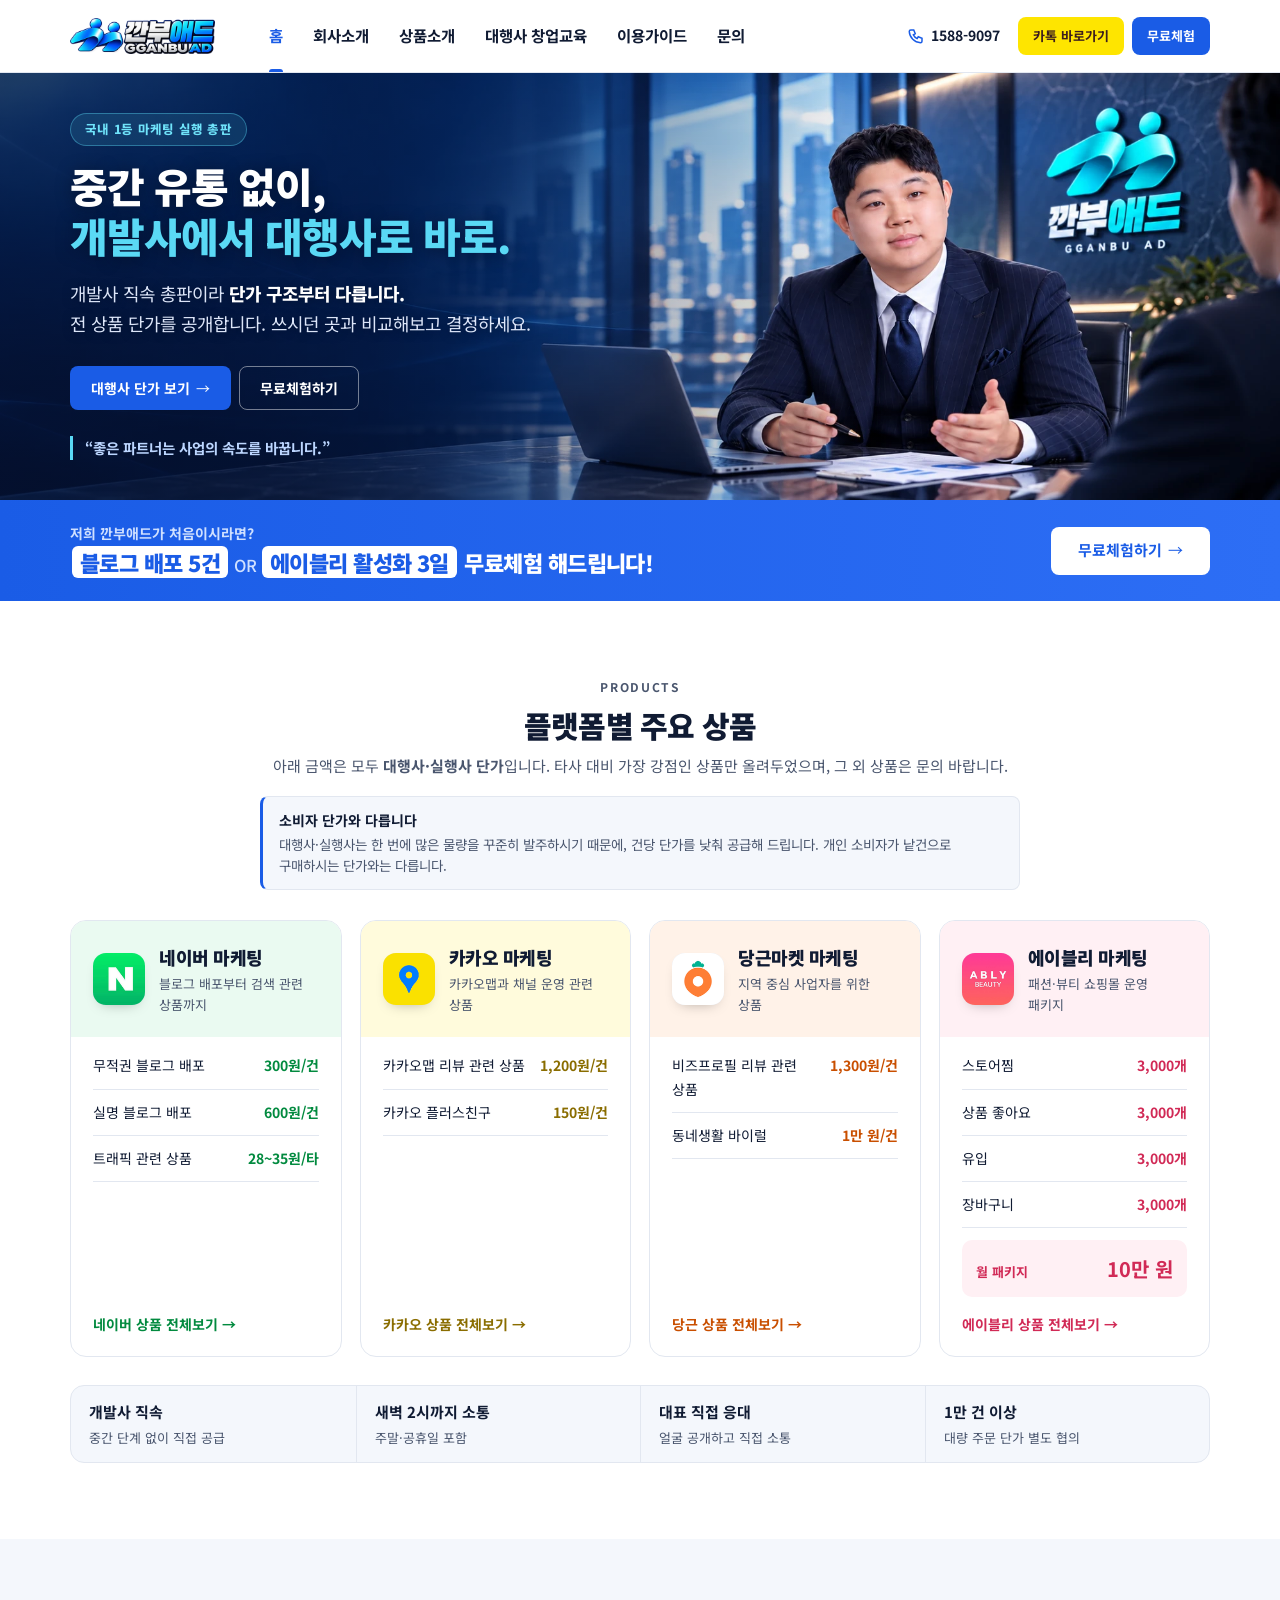
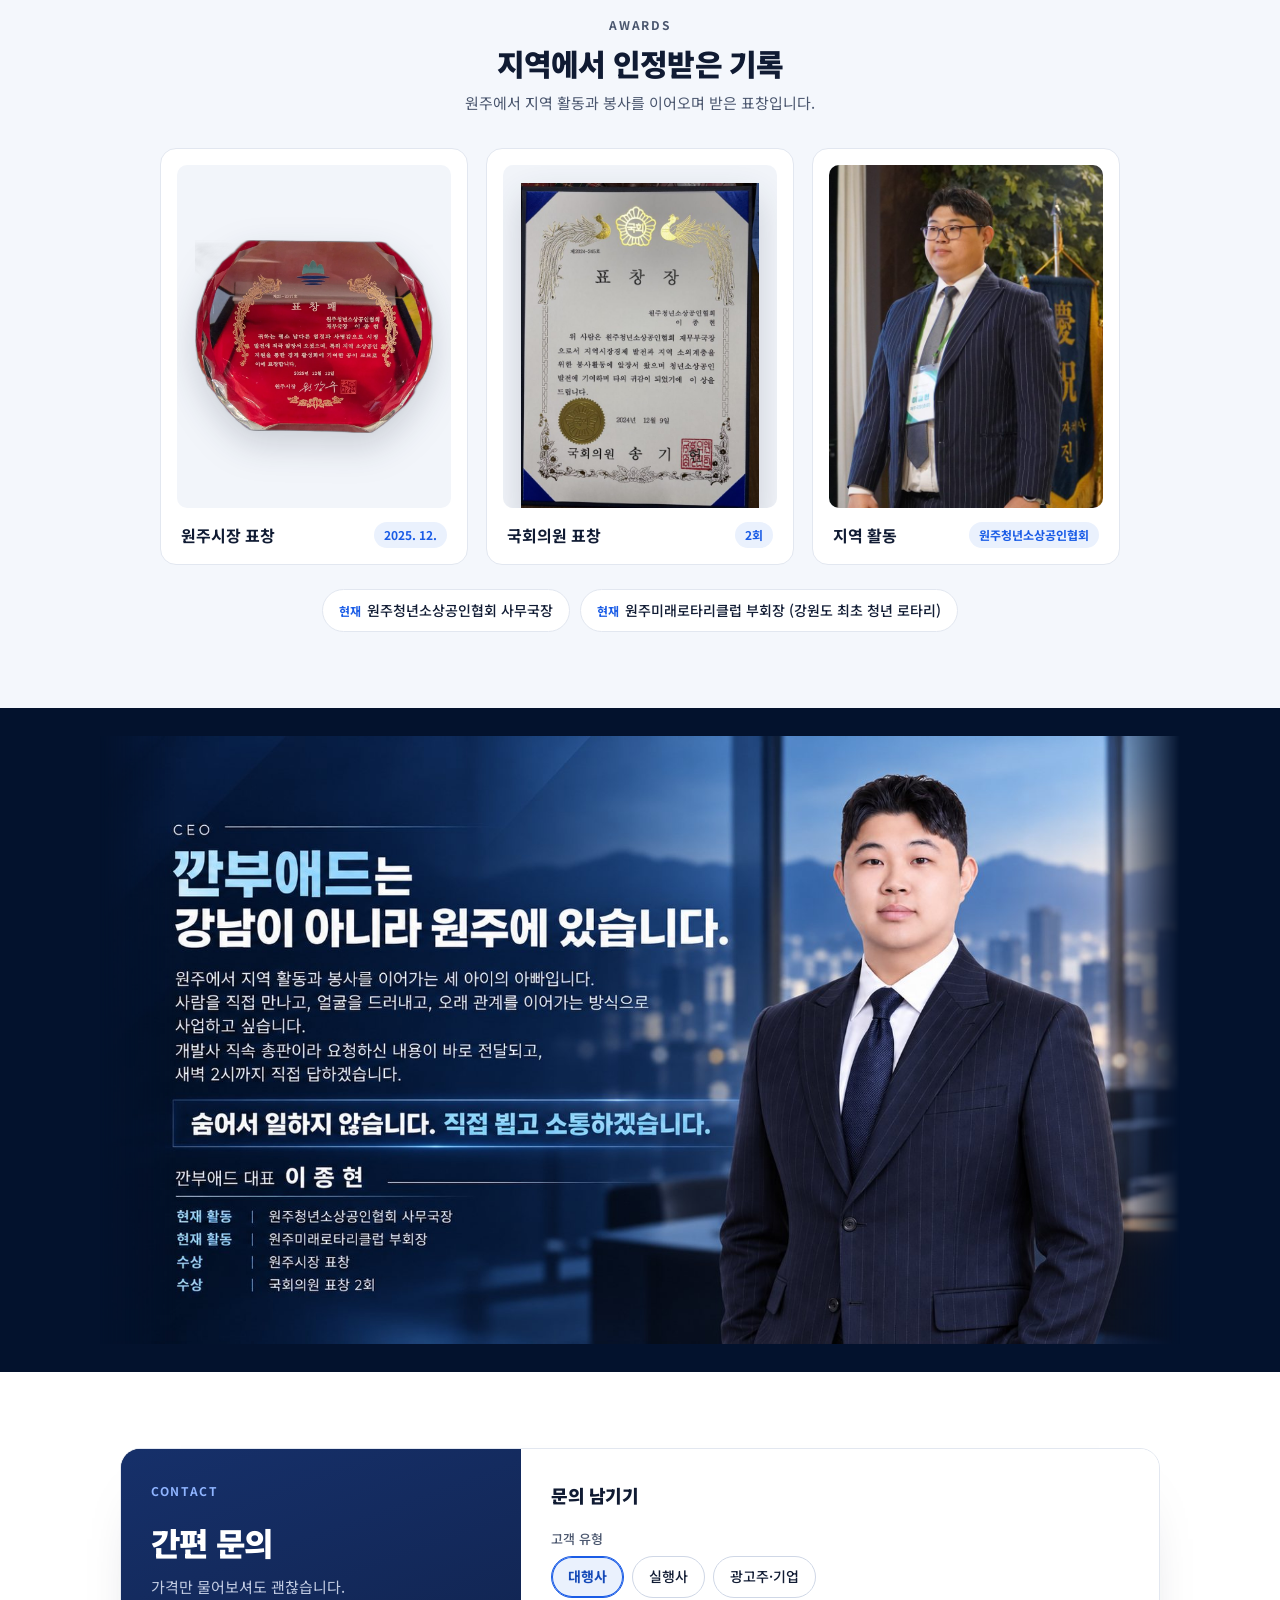
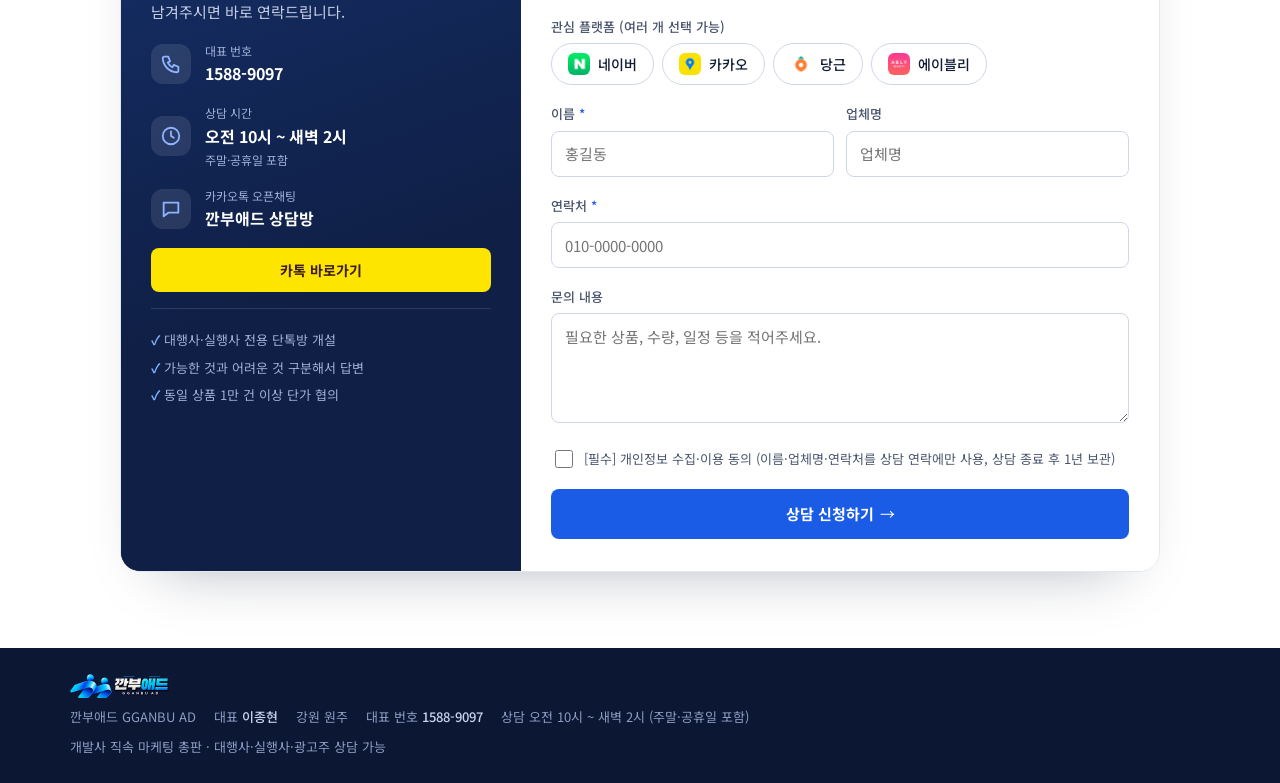
==== index.html @ 69d92373 "새 히어로 배경 적용 및 총판 포지셔닝으로 문구 변경 - 인물이 작게 잡히고 왼쪽이 비어 있는 새 배경 이미지로 교체 - 배경 왼쪽이 이미 어두워 그라데이션을 약하게 조정하고, 인" ====
<!doctype html>
<html lang="ko">
<head>
<meta charset="utf-8">
<meta name="viewport" content="width=device-width, initial-scale=1, viewport-fit=cover">
<title>깐부애드 GGANBU AD | 개발사 직속 마케팅 총판</title>
<meta name="description" content="대행사·실행사를 위한 개발사 직속 마케팅 총판 깐부애드. 네이버·카카오·당근·에이블리 마케팅 상품을 대행사 단가로 공급합니다. 단가 확인과 간편 신청, 새벽 2시까지 상담.">
<meta property="og:title" content="깐부애드 GGANBU AD">
<meta property="og:description" content="개발사 직속 마케팅 총판 · 대행사 단가 공개 · 새벽 2시까지 상담">
<meta property="og:image" content="https://a01027770093-kpfc.github.io/gganbu_ad/images/ceo-banner.jpg">
<meta property="og:image:width" content="1600">
<meta property="og:image:height" content="900">
<meta property="og:image:type" content="image/jpeg">
<meta property="og:type" content="website">
<link rel="icon" href="images/logo-square.webp">
<link rel="preconnect" href="https://fonts.googleapis.com">
<link rel="stylesheet" href="https://fonts.googleapis.com/css2?family=Noto+Sans+KR:wght@400;500;700;900&display=swap">
<link rel="stylesheet" href="css/style.css">
<link rel="canonical" href="https://a01027770093-kpfc.github.io/gganbu_ad/">
<meta name="robots" content="index,follow,max-image-preview:large,max-snippet:-1">
<meta property="og:url" content="https://a01027770093-kpfc.github.io/gganbu_ad/">
<meta property="og:site_name" content="깐부애드 GGANBU AD">
<meta property="og:locale" content="ko_KR">
<meta name="twitter:card" content="summary_large_image">
<meta name="twitter:title" content="깐부애드 GGANBU AD">
<meta name="twitter:description" content="개발사 직속 마케팅 총판 · 대행사 단가 공개 · 새벽 2시까지 상담">
<meta name="twitter:image" content="https://a01027770093-kpfc.github.io/gganbu_ad/images/ceo-banner.jpg">
<script type="application/ld+json">
[
  {
    "@context": "https://schema.org",
    "@type": "ProfessionalService",
    "@id": "https://a01027770093-kpfc.github.io/gganbu_ad/#org",
    "name": "깐부애드",
    "alternateName": [
      "GGANBU AD",
      "깐부 애드"
    ],
    "description": "개발사 직속 마케팅 총판. 마케팅 대행사·실행사·광고주에게 네이버·카카오·당근마켓·에이블리 마케팅 상품을 대행사 단가로 공급합니다.",
    "url": "https://a01027770093-kpfc.github.io/gganbu_ad/",
    "image": "https://a01027770093-kpfc.github.io/gganbu_ad/images/hero-office.webp",
    "logo": "https://a01027770093-kpfc.github.io/gganbu_ad/images/logo.png",
    "telephone": "+82-1588-9097",
    "priceRange": "₩₩",
    "address": {
      "@type": "PostalAddress",
      "addressLocality": "원주시",
      "addressRegion": "강원특별자치도",
      "addressCountry": "KR"
    },
    "areaServed": {
      "@type": "Country",
      "name": "대한민국"
    },
    "founder": {
      "@type": "Person",
      "name": "이종현",
      "jobTitle": "대표"
    },
    "openingHoursSpecification": [
      {
        "@type": "OpeningHoursSpecification",
        "dayOfWeek": [
          "Monday",
          "Tuesday",
          "Wednesday",
          "Thursday",
          "Friday",
          "Saturday",
          "Sunday"
        ],
        "opens": "10:00",
        "closes": "02:00"
      }
    ],
    "award": [
      "원주시장 표창",
      "국회의원 표창 2회"
    ],
    "knowsAbout": [
      "네이버 마케팅",
      "카카오맵 마케팅",
      "당근마켓 마케팅",
      "에이블리 마케팅",
      "마케팅 대행사 창업"
    ],
    "hasOfferCatalog": {
      "@type": "OfferCatalog",
      "name": "대행사 단가 상품",
      "itemListElement": [
        {
          "@type": "OfferCatalog",
          "name": "네이버 마케팅",
          "itemListElement": [
            {
              "@type": "Offer",
              "name": "무적권 블로그 배포",
              "priceCurrency": "KRW",
              "price": "300",
              "eligibleCustomerType": "https://schema.org/Business",
              "description": "대행사·실행사 단가 (1건 기준) · 신규 5건 무료체험"
            },
            {
              "@type": "Offer",
              "name": "실명 블로그 배포 (리워드 기반)",
              "priceCurrency": "KRW",
              "price": "600",
              "eligibleCustomerType": "https://schema.org/Business",
              "description": "대행사·실행사 단가 (1건 기준)"
            },
            {
              "@type": "Offer",
              "name": "함께 많이 찾는",
              "priceCurrency": "KRW",
              "price": "100000",
              "eligibleCustomerType": "https://schema.org/Business",
              "description": "대행사·실행사 단가 (1개월 기준)"
            },
            {
              "@type": "Offer",
              "name": "자동완성어 등록",
              "priceCurrency": "KRW",
              "price": "120000",
              "eligibleCustomerType": "https://schema.org/Business",
              "description": "대행사·실행사 단가 (1개월 기준)"
            }
          ]
        },
        {
          "@type": "OfferCatalog",
          "name": "카카오 마케팅",
          "itemListElement": [
            {
              "@type": "Offer",
              "name": "카카오맵 리뷰 관련 상품",
              "priceCurrency": "KRW",
              "price": "1200",
              "eligibleCustomerType": "https://schema.org/Business",
              "description": "대행사·실행사 단가 (1건 기준)"
            },
            {
              "@type": "Offer",
              "name": "카카오 플러스친구",
              "priceCurrency": "KRW",
              "price": "150",
              "eligibleCustomerType": "https://schema.org/Business",
              "description": "대행사·실행사 단가 (1건 기준)"
            }
          ]
        },
        {
          "@type": "OfferCatalog",
          "name": "당근마켓 마케팅",
          "itemListElement": [
            {
              "@type": "Offer",
              "name": "비즈프로필 리뷰 관련 상품",
              "priceCurrency": "KRW",
              "price": "1300",
              "eligibleCustomerType": "https://schema.org/Business",
              "description": "대행사·실행사 단가 (1건 기준)"
            },
            {
              "@type": "Offer",
              "name": "동네생활 바이럴",
              "priceCurrency": "KRW",
              "price": "10000",
              "eligibleCustomerType": "https://schema.org/Business",
              "description": "대행사·실행사 단가 (1건 기준)"
            }
          ]
        },
        {
          "@type": "OfferCatalog",
          "name": "에이블리 마케팅",
          "itemListElement": [
            {
              "@type": "Offer",
              "name": "에이블리 마켓 활성화 패키지",
              "priceCurrency": "KRW",
              "price": "100000",
              "eligibleCustomerType": "https://schema.org/Business",
              "description": "대행사·실행사 단가 (1개월 기준) · 3일 무료체험"
            }
          ]
        }
      ]
    }
  },
  {
    "@context": "https://schema.org",
    "@type": "WebSite",
    "@id": "https://a01027770093-kpfc.github.io/gganbu_ad/#site",
    "url": "https://a01027770093-kpfc.github.io/gganbu_ad/",
    "name": "깐부애드 GGANBU AD",
    "inLanguage": "ko-KR",
    "publisher": {
      "@id": "https://a01027770093-kpfc.github.io/gganbu_ad/#org"
    }
  },
  {
    "@context": "https://schema.org",
    "@type": "FAQPage",
    "mainEntity": [
      {
        "@type": "Question",
        "name": "홈페이지에 공개된 단가는 소비자 단가인가요?",
        "acceptedAnswer": {
          "@type": "Answer",
          "text": "아니요. 사이트에 공개된 금액은 모두 대행사·실행사 단가입니다. 대행사·실행사는 한 번에 많은 물량을 꾸준히 발주하시기 때문에 건당 단가를 낮춰 공급해 드립니다. 개인 소비자가 낱건으로 구매하시는 단가와는 다릅니다."
        }
      },
      {
        "@type": "Question",
        "name": "기존 거래처가 있어도 이용할 수 있나요?",
        "acceptedAnswer": {
          "@type": "Answer",
          "text": "네. 거래처를 옮기실 필요 없습니다. 단가와 진행 조건만 비교해 보시고, 필요한 상품만 선택하시면 됩니다."
        }
      },
      {
        "@type": "Question",
        "name": "계정 비밀번호를 알려줘야 하나요?",
        "acceptedAnswer": {
          "@type": "Answer",
          "text": "아니요. 작업할 주소(URL)만 받습니다. 비밀번호는 요청하지 않습니다."
        }
      },
      {
        "@type": "Question",
        "name": "진행 기간은 얼마나 걸리나요?",
        "acceptedAnswer": {
          "@type": "Answer",
          "text": "상품과 수량에 따라 다릅니다. 신청 확인 연락 때 일정을 함께 안내드립니다."
        }
      },
      {
        "@type": "Question",
        "name": "1만 건 이상 대량 주문은 어떻게 하나요?",
        "acceptedAnswer": {
          "@type": "Answer",
          "text": "동일 상품 1만 건 이상은 단가를 따로 안내드립니다. 카카오톡이나 대표 번호 1588-9097로 수량을 알려주세요."
        }
      },
      {
        "@type": "Question",
        "name": "늦은 시간에도 연락되나요?",
        "acceptedAnswer": {
          "@type": "Answer",
          "text": "오전 10시부터 새벽 2시까지 소통합니다. 주말·공휴일도 같습니다."
        }
      },
      {
        "@type": "Question",
        "name": "결제와 AS는 어떻게 되나요?",
        "acceptedAnswer": {
          "@type": "Answer",
          "text": "현재는 계좌이체로 결제하며, 신청 후 확인 연락 때 계좌 정보를 안내드립니다. 누락 건에 대해서는 7일간 AS를 지원합니다."
        }
      }
    ]
  }
]
</script>
</head>
<body>
<header class="hd">
  <div class="wrap">
    <a class="logo" href="#home" aria-label="깐부애드 홈"><img src="images/logo.png" alt="깐부애드 GGANBU AD" width="145" height="36"></a>
    <ul class="gnb">
      <li><a href="#home" data-nav="home">홈</a></li>
      <li><a href="#about" data-nav="about">회사소개</a></li>
      <li><a href="#naver" data-nav="prod">상품소개</a><ul id="gnbProd"></ul></li>
      <li><a href="#academy" data-nav="academy">대행사 창업교육</a></li>
      <li><a href="#guide" data-nav="guide">이용가이드</a></li>
      <li><a href="#contact" data-nav="contact">문의</a></li>
    </ul>
    <div class="hd-r">
      <a class="hd-tel" href="tel:15889097"><svg viewBox="0 0 24 24"><path d="M5 4h4l2 5-2.5 1.5a11 11 0 005 5L15 13l5 2v4a2 2 0 01-2 2A16 16 0 013 6a2 2 0 012-2"/></svg><span class="num">1588-9097</span></a>
      <a class="btn btn-kakao btn-sm" data-kakao href="#" target="_blank" rel="noopener">카톡 바로가기</a>
      <button class="btn btn-blue btn-sm" type="button" data-signup>무료체험</button>
    </div>
    <button class="burger" type="button" id="burger" aria-label="메뉴 열기" aria-expanded="false">☰</button>
  </div>
</header>
<nav class="mnav" id="mnav" hidden aria-label="전체 메뉴">
  <a href="#home">홈</a><a href="#about">회사소개</a><a href="#products">상품소개</a><div class="subs" id="mnavProd"></div><a href="#academy">대행사 창업교육</a><a href="#guide">이용가이드</a><a href="#contact">문의</a>
  <div class="acts"><a class="btn btn-kakao" data-kakao href="#" target="_blank" rel="noopener">카톡 바로가기</a><a class="btn btn-line" href="tel:15889097">전화 1588-9097</a></div>
</nav>

<!-- ================= 홈 ================= -->
<main id="pageHome">
  <section class="hero" id="home">
    <div class="hero-media"><img class="hero-img" src="images/hero-main.webp" alt="깐부애드 이종현 대표가 대행사 담당자와 상담하는 모습" width="2000" height="667" fetchpriority="high"><div class="hero-cap"><p>국내 1등 마케팅 실행 총판</p><b>중간 유통 없이<br>개발사에서 대행사로 바로</b></div></div>
    <div class="wrap">
      <div class="hero-txt">
        <p class="eyebrow">국내 1등 마케팅 실행 총판</p>
        <h1>중간 유통 없이,<br><span>개발사에서 대행사로 바로.</span></h1>
        <p class="lead">개발사 직속 총판이라 <b>단가 구조부터 다릅니다.</b><br>전 상품 단가를 공개합니다. 쓰시던 곳과 비교해보고 결정하세요.</p>
        <div class="acts">
          <a class="btn btn-blue arrow" href="#products">대행사 단가 보기</a>
          <button class="btn btn-ghost" type="button" data-signup>무료체험하기</button>
        </div>
        <p class="hero-quote">좋은 파트너는 사업의 속도를 바꿉니다.</p>
      </div>
    </div>
  </section>

  <section class="trial" aria-label="무료체험">
    <div class="wrap">
      <div>
        <p class="q">저희 깐부애드가 처음이시라면?</p>
        <h2><em>블로그 배포 5건</em><small>OR</small><em>에이블리 활성화 3일</em> 무료체험 해드립니다!</h2>
      </div>
      <button class="btn arrow" type="button" data-signup>무료체험하기</button>
    </div>
  </section>

  <section class="sec" id="products">
    <div class="wrap">
      <div class="sec-head c"><p class="eyebrow">PRODUCTS</p><h2>플랫폼별 주요 상품</h2><p>아래 금액은 모두 <b>대행사·실행사 단가</b>입니다. 타사 대비 가장 강점인 상품만 올려두었으며, 그 외 상품은 문의 바랍니다.</p></div>
      <p class="price-why"><b>소비자 단가와 다릅니다</b>대행사·실행사는 한 번에 많은 물량을 꾸준히 발주하시기 때문에, 건당 단가를 낮춰 공급해 드립니다. 개인 소비자가 낱건으로 구매하시는 단가와는 다릅니다.</p>
      <div class="pgrid" id="pgrid"></div>
      <div class="pstrip">
        <div><b>개발사 직속</b><span>중간 단계 없이 직접 공급</span></div>
        <div><b>새벽 2시까지 소통</b><span>주말·공휴일 포함</span></div>
        <div><b>대표 직접 응대</b><span>얼굴 공개하고 직접 소통</span></div>
        <div><b>1만 건 이상</b><span>대량 주문 단가 별도 협의</span></div>
      </div>
    </div>
  </section>

  <section class="sec awards" id="about">
    <div class="wrap">
      <div class="sec-head c"><p class="eyebrow">AWARDS</p><h2>지역에서 인정받은 기록</h2><p>원주에서 지역 활동과 봉사를 이어오며 받은 표창입니다.</p></div>
      <div class="aw-grid">
        <figure><div class="aw-ph"><img src="images/award-wonju.webp" alt="원주시장 표창패" width="800" height="650"></div><figcaption><b>원주시장 표창</b><small>2025. 12.</small></figcaption></figure>
        <figure><div class="aw-ph"><img src="images/award-assembly.jpg" alt="국회의원 표창장" width="638" height="900"></div><figcaption><b>국회의원 표창</b><small>2회</small></figcaption></figure>
        <figure><div class="aw-ph photo"><img src="images/activity.jpg" alt="원주청년소상공인협회 행사에 참석한 이종현 대표" width="576" height="800"></div><figcaption><b>지역 활동</b><small>원주청년소상공인협회</small></figcaption></figure>
      </div>
      <div class="act"><span><b>현재</b>원주청년소상공인협회 사무국장</span><span><b>현재</b>원주미래로타리클럽 부회장 (강원도 최초 청년 로타리)</span></div>
    </div>
  </section>

  <section class="sec ceo-sec">
    <img class="ceo-banner" src="images/ceo-banner.jpg" alt="깐부애드는 강남이 아니라 원주에 있습니다. 깐부애드 대표 이종현" width="1600" height="900">
    <div class="wrap">
      <figure class="ceo-ph"><img src="images/ceo.jpg" alt="깐부애드 이종현 대표" width="620" height="827"><figcaption><span>깐부애드 대표</span><b>이종현</b></figcaption></figure>
      <div>
        <p class="eyebrow">CEO</p>
        <h2>깐부애드는 강남이 아니라<br><span>원주</span>에 있습니다.</h2>
        <div class="ceo-say">
          <p>원주에서 지역 활동과 봉사를 이어가는 세 아이의 아빠입니다.</p>
          <p>사람을 직접 만나고, 얼굴을 드러내고, 오래 관계를 이어가는 방식으로 사업하고 싶습니다. 개발사 직속 총판이라 요청하신 내용이 바로 전달되고, 새벽 2시까지 직접 답하겠습니다.</p>
          <p><strong>숨어서 일하지 않습니다. 직접 뵙고 소통하겠습니다.</strong></p>
        </div>
        <p class="sign">깐부애드 대표<b>이종현</b></p>
        <ul class="hist">
          <li><small>현재 활동</small><b>원주청년소상공인협회 사무국장</b></li>
          <li><small>현재 활동</small><b>원주미래로타리클럽 부회장</b></li>
          <li><small>수상</small><b>원주시장 표창</b></li>
          <li><small>수상</small><b>국회의원 표창 2회</b></li>
        </ul>
      </div>
    </div>
  </section>

  <section class="sec contact" id="contact">
    <div class="wrap">
      <div class="box">
        <div class="c-left">
          <p class="eyebrow" style="color:#8fb4ff">CONTACT</p>
          <h2>간편 문의</h2>
          <p>가격만 물어보셔도 괜찮습니다.<br>남겨주시면 바로 연락드립니다.</p>
          <div class="c-item"><span class="ci"><svg viewBox="0 0 24 24"><path d="M5 4h4l2 5-2.5 1.5a11 11 0 005 5L15 13l5 2v4a2 2 0 01-2 2A16 16 0 013 6a2 2 0 012-2"/></svg></span><div><small>대표 번호</small><b class="num">1588-9097</b></div></div>
          <div class="c-item"><span class="ci"><svg viewBox="0 0 24 24"><circle cx="12" cy="12" r="9"/><path d="M12 7v5l3 2"/></svg></span><div><small>상담 시간</small><b>오전 10시 ~ 새벽 2시</b><small>주말·공휴일 포함</small></div></div>
          <div class="c-item"><span class="ci"><svg viewBox="0 0 24 24"><path d="M4 5h16v11H9l-5 4z"/></svg></span><div><small>카카오톡 오픈채팅</small><b>깐부애드 상담방</b></div></div>
          <a class="btn btn-kakao" data-kakao href="#" target="_blank" rel="noopener">카톡 바로가기</a>
          <div class="c-note"><span>대행사·실행사 전용 단톡방 개설</span><span>가능한 것과 어려운 것 구분해서 답변</span><span>동일 상품 1만 건 이상 단가 협의</span></div>
        </div>
        <form class="c-form" id="cform" novalidate>
          <h3>문의 남기기</h3>
          <div><span class="lbl">고객 유형</span><div class="pills">
            <label class="pill"><input type="radio" name="ct" value="대행사" checked><span>대행사</span></label>
            <label class="pill"><input type="radio" name="ct" value="실행사"><span>실행사</span></label>
            <label class="pill"><input type="radio" name="ct" value="광고주"><span>광고주·기업</span></label>
          </div></div>
          <div><span class="lbl">관심 플랫폼 (여러 개 선택 가능)</span><div class="pills" id="cPlat"></div></div>
          <div class="g2">
            <div><label class="lbl" for="cName">이름 <span class="req">*</span></label><input class="inp" id="cName" autocomplete="name" placeholder="홍길동"></div>
            <div><label class="lbl" for="cCo">업체명</label><input class="inp" id="cCo" autocomplete="organization" placeholder="업체명"></div>
          </div>
          <div><label class="lbl" for="cPhone">연락처 <span class="req">*</span></label><input class="inp" id="cPhone" type="tel" inputmode="numeric" placeholder="010-0000-0000" autocomplete="tel"></div>
          <div><label class="lbl" for="cMsg">문의 내용</label><textarea id="cMsg" placeholder="필요한 상품, 수량, 일정 등을 적어주세요."></textarea></div>
          <label class="agree"><input type="checkbox" id="cAgree"><span>[필수] 개인정보 수집·이용 동의 (이름·업체명·연락처를 상담 연락에만 사용, 상담 종료 후 1년 보관)</span></label>
          <p class="err" id="cErr" hidden></p>
          <button class="btn btn-blue arrow" type="submit" style="height:50px;font-size:15px">상담 신청하기</button>
        </form>
      </div>
    </div>
  </section>
</main>

<!-- ================= 이용가이드 ================= -->
<main id="pageGuide" hidden>
  <section class="ghero"><div class="wrap"><p class="crumb"><a href="#home">홈</a> › 이용가이드</p><h1>이용가이드</h1><p>상품 선택부터 결과 확인까지, 처음이셔도 쉽게 이용하실 수 있습니다.</p></div></section>
  <section class="wrap" style="padding-block:24px 96px">
    <ol class="gsteps">
      <li><b>상품 선택</b><span>상품소개에서 플랫폼과 상품을 고르고 수량을 정합니다.</span></li>
      <li><b>정보 입력</b><span>작업할 주소(URL), 업체명, 연락처를 입력합니다.</span></li>
      <li><b>신청 완료</b><span>담당자가 진행 가능 여부를 확인해 연락드립니다.</span></li>
      <li><b>입금 후 진행</b><span>계좌이체 안내를 받고, 입금 확인 후 바로 시작합니다.</span></li>
      <li><b>결과 확인</b><span>진행 결과를 확인하고, 누락 건은 AS를 요청합니다.</span></li>
    </ol>
    <div class="ginfo">
      <div><h3>결제 안내</h3><p>현재는 계좌이체로 결제합니다. 신청 후 확인 연락 때 계좌 정보를 안내드립니다.</p></div>
      <div><h3>AS 안내</h3><p>누락 건에 대해서는 7일간 AS를 지원합니다. 상품별 세부 AS 기준은 진행 전 안내드립니다.</p></div>
      <div><h3>무료체험 안내</h3><p>처음 이용하시는 분께 블로그 배포 5건 또는 에이블리 활성화 3일 무료체험을 드립니다. 간편가입 후 쿠폰이 발급됩니다.</p></div>
    </div>
    <div class="gfaq faq">
      <h2>자주 묻는 질문</h2>
      <details><summary>기존 거래처가 있어도 이용할 수 있나요?</summary><p>네. 거래처를 옮기실 필요 없습니다. 단가와 진행 조건만 비교해 보시고, 필요한 상품만 선택하시면 됩니다.</p></details>
      <details><summary>계정 비밀번호를 알려줘야 하나요?</summary><p>아니요. 작업할 주소(URL)만 받습니다. 비밀번호는 요청하지 않습니다.</p></details>
      <details><summary>진행 기간은 얼마나 걸리나요?</summary><p>상품과 수량에 따라 다릅니다. 신청 확인 연락 때 일정을 함께 안내드립니다.</p></details>
      <details><summary>홈페이지 단가는 소비자 단가인가요?</summary><p>아니요. 사이트에 공개된 금액은 모두 <b>대행사·실행사 단가</b>입니다. 대행사·실행사는 한 번에 많은 물량을 꾸준히 발주하시기 때문에, 건당 단가를 낮춰 공급해 드립니다. 개인 소비자가 낱건으로 구매하시는 단가와는 다릅니다.</p></details>
      <details><summary>1만 건 이상 대량 주문은 어떻게 하나요?</summary><p>동일 상품 1만 건 이상은 단가를 따로 안내드립니다. 카카오톡이나 대표 번호로 수량을 알려주세요.</p></details>
      <details><summary>늦은 시간에도 연락되나요?</summary><p>오전 10시부터 새벽 2시까지 소통합니다. 주말·공휴일도 같습니다.</p></details>
      <details><summary>대행사·실행사 전용 단톡방이 있나요?</summary><p>네. 거래를 시작한 대행사·실행사에는 전용 단톡방을 개설해 드립니다.</p></details>
    </div>
    <div class="gcta"><div><b>궁금한 점은 바로 물어보세요</b><p style="color:#c3cde4;font-size:14px;margin-top:4px">대표 번호 1588-9097 · 오전 10시 ~ 새벽 2시</p></div><div><a class="btn btn-kakao" data-kakao href="#" target="_blank" rel="noopener">카톡 바로가기</a><a class="btn btn-blue" href="#naver">상품 보러가기</a></div></div>
  </section>
</main>

<!-- ================= 창업교육 ================= -->
<main id="pageAcademy" hidden>
  <section class="ax-hero">
    <div class="ax-media"><img id="acImg" alt="깐부애드 이종현 대표" width="1440" height="810"></div>
    <div class="wrap ax-in">
      <p class="crumb"><a href="#home">홈</a> › 대행사 창업교육</p>
      <p class="ax-eb">MARKETING AGENCY START-UP</p>
      <h1>마케팅 대행사 창업,<br>처음이라면 <em>제대로 배우고</em><br>시작하세요.</h1>
      <p class="lead">상품은 어디서 공급받는지, 얼마에 팔아야 하는지, 고객은 어떻게 찾는지.<br>처음 시작할 때 막히는 실무를 실제 대행사 운영 순서대로 알려드립니다.</p>
      <div class="ax-acts"><a class="btn ax-gold arrow" href="#ac-curri">교육과정 보기</a><a class="btn btn-ghost arrow" href="#ac-form">창업교육 문의</a></div>
      <p class="ax-foot">실제 사업 운영과 연결된, 실전형 창업 교육입니다.</p>
    </div>
  </section>
  <div class="ax-notice"><div class="wrap"><div><b>이미 대행사를 운영하고 계신 대표님이라면?</b><p>별도의 교육 없이 기존과 동일하게 깐부애드 상품과 서비스를 이용하시면 됩니다.</p></div><a class="btn btn-ghost btn-sm arrow" href="#products">상품 보러가기</a></div></div>

  <section class="wrap ax-now">
    <div class="ax-now-h">
      <p class="eyebrow">WHY THIS PROGRAM</p>
      <h2>왜 지금, 마케팅 대행사 창업인가요?</h2>
      <p>마케팅이 필요한 소상공인과 기업은 많지만, 믿고 맡길 곳을 찾기는 여전히 어렵습니다. 마케팅 대행사는 매장 임대나 인테리어 없이, 지식과 영업력으로 시작할 수 있는 사업입니다.</p>
    </div>
    <ol class="ax-now-l">
      <li><b>초기 비용 부담이 적습니다</b><p>매장 임대, 인테리어 같은 큰 초기 비용 없이 시작할 수 있습니다.</p></li>
      <li><b>기초부터 실무까지 순서대로</b><p>업계 용어부터 상품, 영업, 운영까지 처음 시작하는 분도 따라올 수 있게 구성했습니다.</p></li>
      <li><b>실제 사업으로 연결됩니다</b><p>이론에 그치지 않고, 교육 중에 내 상품표와 사업 방향을 직접 만듭니다.</p></li>
    </ol>
  </section>

  <section class="ax-who">
    <div class="wrap">
      <div class="ax-who-d"><img class="ax-who-img" src="images/for-whom.jpg" alt="이런 분들에게 필요한 과정입니다. 01 처음 시작하는 분, 02 시작은 했지만 경험이 부족한 분, 03 혼자 배우며 운영 중인 분" width="1448" height="1086"><img class="ax-who-logo" src="images/logo-square.webp" alt="깐부애드" width="440" height="386"></div>
      <div class="ax-who-m">
        <img class="ax-who-logo-m" src="images/logo-square.webp" alt="" width="440" height="386">
        <h2>이런 분들에게 필요한 과정입니다.</h2>
        <ol>
          <li><span>처음 시작하는 분</span><q>마케팅 대행사를 해보고 싶은데, 어디서부터 시작해야 할지 모르겠습니다.</q></li>
          <li><span>시작은 했지만 경험이 부족한 분</span><q>상품은 몇 개 알고 있는데, 고객에게 어떻게 팔아야 할지 막막합니다.</q></li>
          <li><span>혼자 배우며 운영 중인 분</span><q>작업은 받고 있는데, 견적·계약·AS가 매번 어렵습니다.</q></li>
        </ol>
      </div>
      <p class="ax-not">이미 충분한 실무 경험이 있는 대행사 대표님에게 교육을 권하는 과정은 아닙니다.</p>
    </div>
  </section>

  <section class="ax-why">
    <img class="ax-why-img" src="images/why-gganbu.jpg" alt="왜 깐부애드인가요? 폐쇄적인 업계 구조, 영업자 출신 개발사 직속 총판, 개발사 특징까지 함께 이해, 더 빠르고 안정적인 시작" width="1600" height="900">
    <div class="wrap ax-why-m">
      <p class="ax-eb">WHY GGANBU AD</p>
      <h2>왜 <span>깐부애드</span>인가요?</h2>
      <p>마케팅 업계는 생각보다 폐쇄적입니다. 처음 시작하는 분에게는 상품을 어디서 받고, 어떻게 팔고, 어떻게 운영해야 하는지 알기 쉽지 않습니다. 깐부애드는 개발사 직속 총판이자 영업자 출신 대표의 실무 경험을 바탕으로, <b>더 빠르고 안정적인 시작을 돕습니다.</b></p>
      <ol>
        <li><b>폐쇄적인 업계 구조</b><p>마케팅 업계 특성상 정보가 쉽게 공유되지 않습니다. 처음 시작하는 분일수록 상품 구조와 운영 흐름을 파악하기 어렵습니다.</p></li>
        <li><b>영업자 출신 개발사 직속 총판</b><p>영업 경험과 실무 감각을 갖춘 개발사 직속 총판은 흔하지 않습니다. 상품만 아는 것이 아니라, 실제로 어떻게 팔아야 하는지까지 함께 배울 수 있습니다.</p></li>
        <li><b>개발사 특징까지 함께 이해</b><p>개발사 원청 직속 구조이기 때문에 상품의 특징과 진행 방식까지 더 깊이 이해할 수 있습니다. 단순 중개가 아니라 구조를 알고 시작할 수 있습니다.</p></li>
        <li><b>더 빠르고 안정적인 시작</b><p>저렴한 공급가로 납품받고 운영의 기준까지 함께 익히면, 남들은 2~3년 걸리는 시행착오를 더 빠르고 안정적으로 줄여갈 수 있습니다.</p></li>
      </ol>
      <p class="ax-key">배우는 데서 끝나는 것이 아니라, 실제 운영까지 연결되는 구조를 만듭니다.</p>
    </div>
  </section>

  <section class="ax-curri" id="ac-curri">
    <div class="wrap">
      <img class="ax-curri-img" src="images/curriculum.jpg" alt="8주간의 체계적인 커리큘럼: 1단계 기초교육 3주, 2단계 실무교육 2주, 3단계 실습 및 사업자 만들기 2주, 4단계 사례공유 및 노하우 1주" width="1600" height="900">
      <details class="ax-curri-m"><summary>주차별 자세히 보기</summary>
      <div class="ax-stages">
        <section><header class="g"><small>1단계 · 기초교육</small><b>3주</b></header><ol>
          <li><span>1주차</span><div><b>업계 이해와 대행사 구조</b><p>업계 동향·용어 기초, 대행사·실행사·총판의 역할</p></div></li>
          <li><span>2주차</span><div><b>상품과 공급 구조</b><p>플랫폼별 상품 특징, 공급 구조 이해</p></div></li>
          <li><span>3주차</span><div><b>단가·마진·견적</b><p>공급가·판매가·마진 계산, 제안서 기초</p></div></li>
        </ol></section>
        <section><header><small>2단계 · 실무교육</small><b>2주</b></header><ol>
          <li><span>4주차</span><div><b>고객 찾기와 상담</b><p>타깃 업종 선정, 상담 흐름, 영업 기초</p></div></li>
          <li><span>5주차</span><div><b>상품 진행과 관리</b><p>실제 진행 방식, 작업 의뢰, 일정·누락·AS 관리</p></div></li>
        </ol></section>
        <section><header><small>3단계 · 실습 및 사업 만들기</small><b>2주</b></header><ol>
          <li><span>6주차</span><div><b>보고와 재계약</b><p>결과 보고, 고객관리, 재계약 실무</p></div></li>
          <li><span>7주차</span><div><b>내 사업 설계</b><p>사업 방향 설정, 내 상품표 만들기, 운영 효율화</p></div></li>
        </ol></section>
        <section><header><small>4단계 · 사례 공유</small><b>1주</b></header><ol>
          <li><span>8주차</span><div><b>사례와 개인 피드백</b><p>실무 사례 공유, 1년 목표·월별 계획, 개인별 피드백</p></div></li>
        </ol></section>
      </div></details>
    </div>
  </section>

  <section class="ax-edu">
    <img class="ax-edu-img" src="images/education-info.jpg" alt="교육 안내: 마케팅 대행사 창업교육 8주 과정, 정가 2,000만 원, 현재 프로모션 50명 한정 1,000만 원(부가세 별도)" width="1600" height="900">
    <div class="wrap ax-edu-m">
      <p class="eyebrow" style="text-align:center">MARKETING AGENCY START-UP CLASS</p>
      <h2>교육 <span>안내</span></h2>
      <p class="sub">마케팅 대행사 창업교육 · 8주 과정</p>
      <div class="ax-edu-price">
        <small>한정 프로모션</small>
        <p class="was">정가 <s>2,000만 원</s></p>
        <p class="now"><em>50명 한정</em><b class="num">1,000만 원</b></p>
        <p class="vat">부가세 별도</p>
      </div>
      <p class="meta"><span>온라인 + 현장 병행</span><span>최소 1년 운영 케어</span><span>대상: 예비창업자 / 초기 운영자</span></p>
      <h3>깐부애드 교육, 왜 다를까요?</h3>
      <dl>
        <div><dt>주의</dt><dd>시중의 300만 원·600만 원대 교육은 실무 관련 케어가 없는 경우가 많습니다.</dd></div>
        <div><dt>당사만의 포함 내용</dt><dd>실무 케어 + KPFC 사업 자문까지 포함되어 정부 정책자금 자문까지 연결해 드립니다.</dd></div>
        <div><dt>교육 후까지 케어</dt><dd>교육이 끝나도 실제 사업까지 케어되는 곳은 국내에 저희 '깐부애드'가 유일합니다.</dd></div>
        <div><dt>진행 방식</dt><dd>교육 전에는 1시간 미팅을 먼저 진행합니다. 인터뷰 후 정말 간절하신 분들, 열정 있으신 분들만 함께합니다.</dd></div>
      </dl>
      <div class="why50"><b>50명 한정 · 50% 프로모션 진행 이유</b><p>추후 마케팅 연합으로 다른 곳들보다 훨씬 메리트 있는 연합 단가를 받아올 수 있도록 파트너 양성을 목표로 하고 있습니다. 폐쇄적인 마케팅 시장에서 낙오되지 않고, 마케팅 연합으로 1인 사장님들도 더 좋은 단가와 노하우, 업계 동향을 서로 공유할 수 있도록 하기 위함입니다.</p></div>
    </div>
  </section>

  <section class="ax-care">
    <div class="wrap">
      <div class="ax-care-h"><p class="eyebrow">AFTER CARE</p><h2>8주가 끝나도<br>혼자 두지 않습니다.</h2><p>교육이 끝난 뒤 실제로 운영하면서 생기는 상황까지 함께합니다.</p></div>
      <ol>
        <li><b>최소 1년 운영 케어</b><p>운영하면서 생기는 질문과 막히는 부분을 언제든 물어보실 수 있습니다.</p></li>
        <li><b>상품 지속 공급</b><p>교육에서 배운 상품만으로 끝나지 않고, 새로운 판매 상품을 계속 접할 수 있습니다.</p></li>
        <li><b>사업 방향 상담</b><p>사업자 설립, 상품 구성, 운영 방향 등 개별 상담을 지원합니다.</p></li>
        <li><b>대행사 네트워크 <small>구축 예정</small></b><p>대행사끼리 정보와 노하우를 나눌 수 있는 네트워크를 운영할 예정입니다.</p></li>
      </ol>
    </div>
  </section>

  <section class="ax-kpfc">
    <div class="wrap">
      <p>교육 종료 후, 당사와 MOU 되어 있는 <b>한국정책자금지원센터(KPFC)</b>를 통해<br>사업 자문 및 정책자금 자문까지 연결해 드립니다.</p>
      <img class="ax-kpfc-logo" src="images/kpfc.png" alt="한국정책자금지원센터 KPFC" width="446" height="120">
    </div>
  </section>

  <section class="ax-apply" id="ac-form">
    <div class="wrap">
      <div class="ax-end">
        <p class="ax-eb">CONSULTATION</p>
        <h2>마케팅 대행사를<br>제대로 한번 시작해보고 싶다면.</h2>
        <p>현재 상황부터 먼저 이야기해 보세요.<br>교육이 필요한 단계인지부터 확인해 드립니다.</p>
        <p class="ax-3"><span>교육 과정 안내</span><span>개인별 맞춤 상담</span><span>현재 상황에 맞는 방향 제안</span></p>
        <div class="ax-acts"><a class="btn btn-kakao" data-kakao href="#" target="_blank" rel="noopener">카카오톡 교육문의</a><a class="btn btn-ghost" href="tel:15889097">1588-9097</a></div>
        <p class="ax-sub">이미 대행사를 운영 중이며 상품 공급 및 제휴가 필요하신 경우 <a href="#contact">대행사 제휴문의 →</a></p>
      </div>
      <form id="aform" class="ax-form" novalidate>
        <h3>무료 상담 신청</h3>
        <div class="g2">
          <div><label class="lbl" for="aName">이름 <span class="req">*</span></label><input class="inp" id="aName" autocomplete="name"></div>
          <div><label class="lbl" for="aPhone">연락처 <span class="req">*</span></label><input class="inp" id="aPhone" type="tel" inputmode="numeric" placeholder="010-0000-0000" autocomplete="tel"></div>
        </div>
        <div><span class="lbl">현재 상황</span><div class="pills">
          <label class="pill"><input type="radio" name="as" value="처음 시작" checked><span>처음 시작</span></label>
          <label class="pill"><input type="radio" name="as" value="경험 부족"><span>시작했지만 경험 부족</span></label>
          <label class="pill"><input type="radio" name="as" value="혼자 운영 중"><span>혼자 운영 중</span></label>
        </div></div>
        <div><label class="lbl" for="aMsg">궁금한 점</label><textarea id="aMsg" placeholder="희망 시작 시기, 궁금한 점 등을 적어주세요."></textarea></div>
        <label class="agree"><input type="checkbox" id="aAgree"><span>[필수] 개인정보 수집·이용 동의 (상담 연락에만 사용, 상담 종료 후 1년 보관)</span></label>
        <p class="err" id="aErr" hidden></p>
        <button class="btn btn-blue arrow" type="submit" style="height:50px;font-size:15px">상담 신청하기</button>
      </form>
    </div>
  </section>
</main>

<!-- ================= 상품 페이지 ================= -->
<main id="pageProd" hidden>
  <section class="pv"><img class="pv-wm" id="pvWm" alt="" aria-hidden="true">
    <div class="wrap pv-in">
      <div>
        <p class="crumb"><a href="#home">홈</a> › 상품소개 › <span id="pvCrumb"></span></p>
        <h1 id="pvTitle"></h1>
        <p class="tagline" id="pvTag"></p>
        <p class="lead" id="pvLead"></p>
        <p class="pv-strong"><span>개발사 직속</span><span>새벽 2시까지 소통</span><span>7일 AS</span></p>
      </div>
      <div class="pv-art" id="pvArt" aria-hidden="true"></div>
    </div>
    <div class="wrap"><nav class="ptabs" id="ptabs" aria-label="플랫폼 선택"></nav></div>
  </section>
  <div class="wrap pbody">
    <div class="pmain">
      <div class="why" id="pvWhy"></div>
      <h3 class="h3" id="pvListTitle"></h3>
      <p class="h3-s" id="pvListSub"></p>
      <p class="more-note">그 외에도 다양한 마케팅 상품이 있습니다. 이곳에는 <b>타사 대비 가장 강점인 상품</b>만 올려두었으며, 그 외 필요한 상품은 <a data-kakao href="#" target="_blank" rel="noopener">문의</a> 바랍니다.</p>
      <div class="plist" id="pvList"></div>
      <p class="note" id="pvNote"></p>
      <div id="pvLinks"></div>
      <div class="steps">
        <h3>진행 절차</h3>
        <ol>
          <li><b>상품 선택</b>상품과 수량을 고릅니다.</li>
          <li><b>정보 입력</b>작업 주소와 연락처를 입력합니다.</li>
          <li><b>신청 완료</b>담당자가 확인 후 연락드립니다.</li>
          <li><b>작업 진행</b>입금 확인 후 바로 시작합니다.</li>
          <li><b>결과 확인</b>누락 건은 AS를 요청할 수 있습니다.</li>
        </ol>
      </div>
      <p class="pledge"><b>기존 거래처가 있으셔도 괜찮습니다.</b> 단가와 진행 조건만 비교해 보세요. 얼굴을 공개하고 직접 소통하는 깐부애드가 함께하겠습니다.</p>
    </div>

    <aside class="pside">
      <div class="quote"><p>“기존 거래처가 있으셔도 괜찮습니다. 단가와 진행 조건만 비교해보세요.”<small>깐부애드 대표<b>이종현</b></small></p><img src="images/ceo.jpg" alt="이종현 대표" width="104" height="139"></div>

      <form class="obox" id="obox" novalidate aria-label="신청하기">
        <h3>신청하기</h3>
        <div id="oDone" hidden></div>
        <div id="oForm" style="display:grid;gap:12px">
          <div class="pick" id="pick">
            <button class="pick-btn" type="button" id="pickBtn" aria-haspopup="listbox" aria-expanded="false"><span id="pickMark"></span><span><b id="pickName"></b><small id="pickPrice"></small></span></button>
            <ul class="pick-list" id="pickList" role="listbox" hidden></ul>
          </div>
          <div class="kv"><span>대행사 단가</span><span class="v num" id="oUnit"></span></div>
          <div class="kv" id="oQtyRow"><span id="oQtyLbl">수량</span><div class="stepper"><button type="button" id="oMinus" aria-label="수량 줄이기">−</button><input id="oQty" class="num" inputmode="numeric" aria-label="수량"><button type="button" id="oPlus" aria-label="수량 늘리기">+</button></div></div>
          <div class="kv" id="oPerRow" hidden><span>이용 기간</span><div class="operiod" id="oPer"></div></div>
          <div class="ototal"><span>예상 금액</span><b class="num" id="oTotal"></b></div>
          <p class="hint warn" id="oHint" hidden>1만 건 이상은 단가를 따로 안내드립니다.</p>
          <div><label class="lbl" for="oUrl">작업할 주소 (URL) <span class="req">*</span></label><input class="inp" id="oUrl" type="url" inputmode="url" placeholder="https://"></div>
          <div class="g2" style="gap:8px">
            <div><label class="lbl" for="oCo">업체명 <span class="req">*</span></label><input class="inp" id="oCo" autocomplete="organization"></div>
            <div><label class="lbl" for="oPhone">연락처 <span class="req">*</span></label><input class="inp" id="oPhone" type="tel" inputmode="numeric" placeholder="010-0000-0000" autocomplete="tel"></div>
          </div>
          <details class="opt"><summary>요청사항 추가 (선택)</summary><input class="inp" id="oMemo" aria-label="요청사항" placeholder="키워드, 지역, 업종, 희망 시작일 등"></details>
          <label class="agree"><input type="checkbox" id="oAgree"><span>[필수] 개인정보 수집·이용 동의</span></label>
          <p class="err" id="oErr" hidden></p>
          <button class="btn btn-blue arrow ogo" type="submit">신청하기</button>
          <p class="hint" style="text-align:center">신청 후 진행 가능 여부를 확인해 연락드립니다.</p>
        </div>
      </form>

      <div class="side-card">
        <h3><svg viewBox="0 0 24 24"><path d="M12 3l8 3v6c0 4.5-3.4 8-8 9-4.6-1-8-4.5-8-9V6z M8.5 12l2.5 2.5 4.5-5"/></svg>AS 안내</h3>
        <p>누락 건에 대해서는 7일간 AS를 지원합니다.<br>상품별 세부 AS 기준은 진행 전 안내드립니다.</p>
      </div>
      <div class="side-card faq">
        <h3><svg viewBox="0 0 24 24"><circle cx="12" cy="12" r="9"/><path d="M9.5 9.5a2.5 2.5 0 114 2c-1 .6-1.5 1.1-1.5 2.2 M12 17h.01"/></svg>자주 묻는 질문</h3>
        <details><summary>결제는 어떻게 하나요?</summary><p>신청 후 확인 연락 때 계좌이체 정보를 안내드립니다. 입금 확인 후 바로 진행합니다.</p></details>
        <details><summary>기존 거래처가 있어도 이용할 수 있나요?</summary><p>네. 거래처를 옮기실 필요 없습니다. 단가와 진행 조건만 비교해 보시고, 필요한 상품만 선택하시면 됩니다.</p></details>
        <details><summary>진행 기간은 얼마나 걸리나요?</summary><p>상품과 수량에 따라 다릅니다. 신청 확인 연락 때 일정을 함께 안내드립니다.</p></details>
      </div>
    </aside>
  </div>
  <div class="mbar"><div><small id="mbName"></small><b class="num" id="mbTotal"></b></div><button class="btn btn-blue" type="button" id="mbGo">신청하기</button></div>
</main>

<footer class="ft">
  <div class="wrap">
    <img src="images/logo-footer.png" alt="깐부애드" width="124" height="30">
    <p class="l"><span>깐부애드 GGANBU AD</span><span>대표 <b>이종현</b></span><span>강원 원주</span><span>대표 번호 <b class="num">1588-9097</b></span><span>상담 오전 10시 ~ 새벽 2시 (주말·공휴일 포함)</span></p>
    <p>개발사 직속 마케팅 총판 · 대행사·실행사·광고주 상담 가능</p>
  </div>
</footer>

<div class="mdock" id="mdock"><a class="btn btn-kakao" data-kakao href="#" target="_blank" rel="noopener">카톡 바로가기</a><a class="btn btn-line" href="tel:15889097">전화 1588-9097</a></div>
<div class="dim" id="dim" hidden><div class="modal" id="modal" role="dialog" aria-modal="true" aria-labelledby="mTitle"></div></div>
<div class="toast" id="toast" hidden></div>

<script src="js/app.js"></script>
</body>
</html>
---- css/style.css ----
/* 깐부애드 홈페이지 스타일 */
body{margin:0}
img{max-width:100%}

/* 레이아웃: 공식 홈페이지형. 홈(히어로 이미지 → 무료체험 띠 → 주요 상품 → 표창 → 대표 소개 → 문의) / 이용가이드 / 플랫폼별 상품 4페이지를 #주소로 전환. 블루·네이비, 상품 페이지는 플랫폼 색. 단일 라이트 테마. */
:root{
  --bg:#ffffff; --soft:#f4f7fc; --soft2:#eaf1fd; --ink:#101b33; --sub:#4a566e; --muted:#7a8499; --line:#e2e7f0;
  --blue:#1a5ce6; --blue-dk:#1449b8; --navy:#0f1f45; --navy2:#0b1733;
  --naver:#03c75a; --naver-dk:#028a3f; --naver-bg:#eafaf1;
  --kakao:#fee500; --kakao-dk:#3c1e1e; --kakao-bg:#fffbdc;
  --daangn:#ff6f0f; --daangn-dk:#c94f00; --daangn-bg:#fff2e8;
  --ably:#ff4f7b; --ably-dk:#d12a56; --ably-bg:#fff0f4;
  --f:"Noto Sans KR","Apple SD Gothic Neo","Malgun Gothic",system-ui,sans-serif;
  color-scheme:light;
}
*{box-sizing:border-box}
[hidden]{display:none!important}
html{scroll-behavior:smooth;color-scheme:light}
body{background:var(--bg);color:var(--ink);font-family:var(--f);font-size:15px;line-height:1.65;word-break:keep-all;overflow-wrap:break-word}
.wrap{max-width:1300px;margin:0 auto;padding-left:max(20px,env(safe-area-inset-left,0px));padding-right:max(20px,env(safe-area-inset-right,0px))}
h1,h2,h3,h4,h5,p{margin:0}
h1,h2,h3{letter-spacing:-.025em;text-wrap:balance}
a{color:inherit}
button,input,select,textarea{font:inherit;color:inherit}
input,select,textarea{background:#fff;color:var(--ink);color-scheme:light}
button{cursor:pointer}
:focus-visible{outline:2px solid var(--blue);outline-offset:2px}
.num{font-variant-numeric:tabular-nums}
.btn{display:inline-flex;align-items:center;justify-content:center;gap:6px;height:44px;padding:0 20px;border-radius:8px;font-size:14px;font-weight:700;text-decoration:none;border:1px solid transparent;white-space:nowrap;background:none}
.btn-blue{background:var(--blue);color:#fff}
.btn-blue:hover{background:var(--blue-dk)}
.btn-line{background:#fff;border-color:#c9d3e6;color:var(--ink)}
.btn-line:hover{border-color:var(--ink)}
.btn-ghost{border-color:rgba(255,255,255,.45);color:#fff}
.btn-ghost:hover{background:rgba(255,255,255,.1)}
.btn-kakao{background:var(--kakao);color:var(--kakao-dk)}
.btn-sm{height:38px;padding:0 14px;font-size:13px}
.arrow::after{content:"→";font-weight:400}
.eyebrow{font-size:12px;font-weight:700;letter-spacing:.14em;color:var(--blue)}
.sec{padding-block:96px}
.sec-head{margin-bottom:40px;display:grid;gap:8px}
.sec-head.c{text-align:center;justify-items:center}
.sec-head h2{font-size:clamp(24px,3.4vw,34px);font-weight:900;line-height:1.35}
.sec-head p{color:var(--sub)}
.lbl{font-size:13px;color:var(--sub);font-weight:500;display:block;margin-bottom:6px}
.inp,select,textarea{width:100%;height:46px;border:1px solid #cfd7e6;border-radius:8px;padding:0 13px;font-size:15px}
textarea{height:110px;padding:11px 13px;resize:vertical}
.inp:focus,select:focus,textarea:focus{border-color:var(--blue);outline:none;box-shadow:0 0 0 3px rgba(26,92,230,.12)}
.req{color:var(--blue)}
.agree{display:flex;gap:8px;align-items:flex-start;font-size:13px;color:var(--sub);cursor:pointer}
.agree input{width:18px;height:18px;accent-color:var(--blue);flex:none;margin-top:2px;background:#fff}
.err{color:#c2410c;font-size:13px;font-weight:500}
.hint{font-size:12px;color:var(--muted)}
.hint.warn{color:#c2410c}
.g2{display:grid;gap:12px;grid-template-columns:1fr 1fr}
.okbox{text-align:center;padding:16px 4px;display:grid;gap:10px;justify-items:center}
.okbox .no{font-size:28px;font-weight:900;color:var(--blue)}
.pay{background:var(--soft);border-radius:8px;padding:12px;font-size:13px;color:var(--sub);text-align:left;width:100%}
.mk{width:20px;height:20px;border-radius:5px;flex:none;display:inline-grid;place-items:center;overflow:hidden;background:var(--line)}
.mk img{width:100%;height:100%;object-fit:cover;display:block}
@media(max-width:720px){.sec{padding-block:64px}.sec-head{margin-bottom:28px}}
@media(max-width:600px){body{font-size:14px}.btn{height:42px;padding:0 16px}}

/* 헤더 */
body::before{content:"";position:fixed;inset:0 0 auto;height:env(safe-area-inset-top,0px);z-index:50;background:#fff}
.hd{position:sticky;top:env(safe-area-inset-top,0px);z-index:40;background:rgba(255,255,255,.97);border-bottom:1px solid var(--line);backdrop-filter:blur(8px)}
.hd .wrap{display:flex;align-items:center;gap:40px;height:72px}
.hd .logo img{height:36px;width:auto;display:block}
.gnb{display:flex;gap:2px;height:100%;margin:0;padding:0;list-style:none}
.gnb>li{position:relative;display:flex;align-items:center}
.gnb>li>a{font-size:15.5px;font-weight:700;text-decoration:none;padding:0 14px;height:100%;display:flex;align-items:center;position:relative}
.gnb>li>a.on{color:var(--blue)}
.gnb>li>a.on::after{content:"";position:absolute;left:14px;right:14px;bottom:0;height:3px;background:var(--blue);border-radius:3px 3px 0 0}
.gnb ul{position:absolute;top:100%;left:0;min-width:200px;background:#fff;border:1px solid var(--line);border-radius:10px;padding:8px;margin:0;list-style:none;box-shadow:0 16px 32px -16px rgba(16,27,51,.25);display:none}
.gnb>li:hover ul,.gnb>li:focus-within ul{display:block}
.gnb ul a{display:flex;align-items:center;gap:10px;padding:9px 10px;border-radius:6px;font-size:14px;text-decoration:none;color:var(--sub)}
.gnb ul a:hover{background:var(--soft);color:var(--ink)}
.hd-r{margin-left:auto;display:flex;gap:8px;align-items:center}
.hd-tel{display:flex;align-items:center;gap:6px;font-size:14px;font-weight:700;padding:0 10px;text-decoration:none}
.hd-tel svg{width:18px;height:18px;fill:none;stroke:var(--blue);stroke-width:2}
.burger{display:none;margin-left:auto;width:42px;height:42px;border:1px solid var(--line);border-radius:8px;background:#fff;font-size:18px}
.mnav{position:fixed;left:0;right:0;bottom:0;top:calc(64px + env(safe-area-inset-top,0px));background:#fff;z-index:39;overflow-y:auto;padding:8px max(20px,env(safe-area-inset-right,0px)) 40px max(20px,env(safe-area-inset-left,0px))}
.mnav a{display:flex;align-items:center;gap:10px;padding:14px 0;border-bottom:1px solid var(--line);font-size:16px;font-weight:700;text-decoration:none}
.mnav .subs a{font-weight:500;font-size:15px;padding-left:12px;color:var(--sub)}
.mnav .acts{display:grid;grid-template-columns:1fr 1fr;gap:8px;margin-top:20px}
.mnav .acts a{border-bottom:0;justify-content:center;padding:0;font-size:14px}
@media(max-width:1240px){.gnb,.hd-r{display:none}.burger{display:block}.hd .wrap{height:64px}.hd .logo img{height:32px}}

/* 히어로 */
.hero{position:relative;background:var(--navy2);color:#fff;overflow:hidden}
.hero-media{position:absolute;inset:0}
.hero-img{position:absolute;inset:0;width:100%;height:100%;object-fit:cover;object-position:center 22%;display:block}
.hero-cap{display:none}
.hero::after{content:"";position:absolute;inset:0;background:linear-gradient(90deg,rgba(5,14,40,.72) 0%,rgba(5,14,40,.6) 30%,rgba(5,14,40,.3) 50%,rgba(5,14,40,0) 70%)}
.hero .wrap{position:relative;z-index:1;min-height:clamp(360px,26.3vw,500px);display:flex;align-items:center;padding-block:40px}
.hero-txt{max-width:640px}
.hero .eyebrow{display:inline-block;color:#6fe3fa;background:rgba(90,217,245,.12);border:1px solid rgba(90,217,245,.38);border-radius:999px;padding:5px 14px;font-size:12.5px;font-weight:800;letter-spacing:.02em}
.hero h1{font-size:clamp(32px,3.9vw,52px);font-weight:900;line-height:1.24;margin-top:14px;text-shadow:0 2px 16px rgba(4,12,34,.65)}
.hero h1 span{color:#5ad9f5}
.hero .lead{font-size:clamp(15px,1.4vw,18px);color:#dce5f8;margin-top:18px;text-shadow:0 1px 10px rgba(4,12,34,.6)}
.hero .lead b{color:#fff;font-weight:800}
.hero .acts{display:flex;flex-wrap:wrap;gap:8px;margin-top:28px}
.hero-quote{margin-top:26px;padding-left:12px;border-left:3px solid #5ad9f5;font-size:14.5px;font-weight:700;color:#bcd6ff}
.hero-quote::before{content:"“"}
.hero-quote::after{content:"”"}
@media(max-width:820px){
  .hero-media{position:relative;aspect-ratio:16/9;width:100%}
  .hero-img{object-position:70% center}
  .hero-media::after{content:"";position:absolute;inset:0;background:linear-gradient(180deg,rgba(8,22,60,0) 38%,rgba(8,22,60,.72) 68%,var(--navy2) 100%)}
  .hero-cap{display:none}
  .hero-cap p{font-size:12px;font-weight:700;letter-spacing:.14em;color:#8fb4ff}
  .hero-cap b{display:block;font-size:clamp(23px,6.4vw,30px);font-weight:900;line-height:1.3;letter-spacing:-.02em;margin-top:4px;text-shadow:0 2px 12px rgba(0,0,0,.35)}
  .hero::after{display:none}
  .hero .wrap{min-height:0;padding-block:16px 36px}
  .hero-txt h1{font-size:clamp(24px,6.4vw,32px)}
  .hero .lead{margin-top:14px}
}

/* 무료체험 띠 */
.trial{background:linear-gradient(90deg,var(--blue) 0%,#2d6ef5 100%);color:#fff}
.trial .wrap{display:flex;flex-wrap:wrap;align-items:center;gap:16px 32px;padding-block:28px}
.trial .q{font-size:14px;font-weight:700;color:#cfe0ff}
.trial h2{font-size:clamp(18px,2.2vw,26px);font-weight:900;line-height:1.45;margin-top:2px}
.trial h2 em{font-style:normal;background:#fff;color:var(--blue);border-radius:6px;padding:0 8px;margin:0 2px;white-space:nowrap}
.trial h2 small{font-size:.75em;font-weight:500;color:#cfe0ff;margin:0 4px}
.trial .btn{margin-left:auto;background:#fff;color:var(--blue);height:48px;padding:0 26px;font-size:15px}
.trial .btn:hover{background:#eaf1fd}
@media(max-width:720px){.trial .btn{margin-left:0;width:100%}}

/* 주요 상품 */
.pgrid{display:grid;grid-template-columns:repeat(4,minmax(0,1fr));gap:18px}
@media(max-width:1060px){.pgrid{grid-template-columns:repeat(2,minmax(0,1fr))}}
@media(max-width:600px){.pgrid{grid-template-columns:1fr}}
.pcard{border:1px solid var(--line);border-radius:16px;background:#fff;display:flex;flex-direction:column;overflow:hidden;text-decoration:none;transition:box-shadow .15s,transform .15s}
.pcard:hover{box-shadow:0 18px 36px -22px rgba(16,27,51,.35);transform:translateY(-2px)}
.pcard .top{background:var(--cbg);padding:22px;display:flex;gap:14px;align-items:center}
.pcard .top .mk{width:52px;height:52px;border-radius:13px;box-shadow:0 6px 14px -8px rgba(0,0,0,.35)}
.pcard h3{font-size:18px;font-weight:900}
.pcard .top p{font-size:13px;color:var(--sub)}
.pcard .bd{padding:6px 22px 20px;display:flex;flex-direction:column;flex:1}
.pcard .r{display:flex;justify-content:space-between;gap:12px;padding:11px 0;border-bottom:1px solid var(--line);font-size:14px}
.pcard .r b{white-space:nowrap;color:var(--cd)}
.pcard .pk{margin-top:12px;background:var(--cbg);border-radius:10px;padding:12px 14px;display:flex;justify-content:space-between;align-items:baseline;font-size:13px;font-weight:700;color:var(--cd)}
.pcard .pk b{font-size:20px}
.pcard .more{margin-top:auto;padding-top:16px;font-size:14px;font-weight:700;color:var(--cd)}
.pcard .more::after{content:" →"}
.c-naver{--cbg:var(--naver-bg);--cd:var(--naver-dk)}.c-kakao{--cbg:var(--kakao-bg);--cd:#8a6d00}.c-daangn{--cbg:var(--daangn-bg);--cd:var(--daangn-dk)}.c-ably{--cbg:var(--ably-bg);--cd:var(--ably-dk)}
.pstrip{margin-top:28px;display:grid;grid-template-columns:repeat(4,1fr);border:1px solid var(--line);border-radius:14px;background:var(--soft)}
.pstrip div{padding:18px 20px;display:grid;gap:2px}
.pstrip div+div{border-left:1px solid var(--line)}
.pstrip b{font-size:15px}
.pstrip span{font-size:13px;color:var(--sub)}
@media(max-width:820px){.pstrip{grid-template-columns:1fr 1fr}.pstrip div:nth-child(3){border-left:0}.pstrip div:nth-child(n+3){border-top:1px solid var(--line)}.pstrip div{padding:14px 16px}}

/* 표창 */
.awards{background:var(--soft)}
.aw-grid{display:grid;grid-template-columns:repeat(3,minmax(0,1fr));gap:24px}
@media(max-width:820px){.aw-grid{grid-template-columns:1fr 1fr;gap:12px}.aw-grid figure:first-child{grid-column:1/-1}.aw-grid figure:first-child .aw-ph{aspect-ratio:4/3}}
.aw-grid figure{margin:0;background:#fff;border:1px solid var(--line);border-radius:16px;padding:16px;display:grid;gap:14px}
.aw-ph{aspect-ratio:4/5;border-radius:10px;background:#f2f5fa;padding:18px;display:grid;place-items:center;text-align:center;color:var(--muted);font-size:13px;overflow:hidden}
.aw-ph img{width:100%;height:100%;object-fit:contain;display:block;filter:drop-shadow(0 14px 18px rgba(16,27,51,.18))}
.aw-ph.photo{padding:0}
.aw-ph.photo img{object-fit:cover;object-position:50% 20%;filter:none}
.aw-grid figcaption{display:flex;justify-content:space-between;align-items:center;gap:8px;padding:0 4px}
.aw-grid figcaption b{font-size:16px}
.aw-grid figcaption small{font-size:12px;color:var(--blue);background:var(--soft2);border-radius:999px;padding:3px 10px;font-weight:700;white-space:nowrap}
.act{display:flex;flex-wrap:wrap;justify-content:center;gap:10px;margin-top:32px}
.act span{background:#fff;border:1px solid var(--line);border-radius:999px;padding:9px 16px;font-size:14px;font-weight:500}
.act b{color:var(--blue);margin-right:6px;font-size:12px}
@media(max-width:600px){.aw-grid figure{padding:10px;gap:10px}.aw-ph{padding:8px}.aw-grid figcaption{flex-direction:column;align-items:flex-start;gap:4px;padding:0 2px}.aw-grid figcaption b{font-size:14px}.aw-grid figcaption small{font-size:11px;padding:2px 8px}.act span{font-size:13px}}

/* 대표 소개 */
.ceo-sec{background:var(--navy);color:#fff;overflow:hidden}
.ceo-sec .wrap{display:grid;gap:48px;align-items:center}
@media(min-width:900px){.ceo-sec .wrap{grid-template-columns:420px 1fr;gap:64px}}
.ceo-ph{position:relative;max-width:420px;margin:0}
.ceo-ph img{width:100%;height:auto;display:block;border-radius:16px;background:#000}
.ceo-ph figcaption{position:absolute;left:18px;right:18px;bottom:18px;background:rgba(15,31,69,.86);border-radius:10px;padding:12px 16px;display:flex;justify-content:space-between;align-items:center;font-size:13px;color:#b9c6e6}
.ceo-ph figcaption b{color:#fff;font-size:20px}
.ceo-sec .eyebrow{color:#8fb4ff}
.ceo-sec h2{font-size:clamp(25px,3.6vw,42px);font-weight:900;line-height:1.3;margin-top:10px}
.ceo-sec h2 span{color:#7fb0ff}
.ceo-say{display:grid;gap:12px;color:#c3cde4;font-size:clamp(14.5px,1.4vw,16.5px);margin-top:22px;max-width:36em}
.ceo-say strong{color:#fff}
.sign{margin-top:24px;font-size:14px;color:#9fb0d6}
.sign b{color:#fff;font-size:18px;margin-left:6px}
.hist{list-style:none;margin:32px 0 0;padding:0;display:grid;grid-template-columns:1fr 1fr;gap:10px}
.hist li{background:rgba(255,255,255,.06);border:1px solid rgba(255,255,255,.1);border-radius:10px;padding:14px 16px;display:grid;gap:2px}
.hist small{font-size:12px;color:#8fb4ff;font-weight:700}
.hist b{font-size:15px;font-weight:500}
@media(max-width:600px){.hist{grid-template-columns:1fr}.hist b{font-size:14px}.ceo-ph{max-width:300px}}

.ceo-banner{display:none}
@media(min-width:821px){.ceo-sec{padding-block:0;background:#0a1a44}.ceo-sec>.wrap{display:none}.ceo-banner{display:block;width:100%;max-width:1672px;height:auto;margin:0 auto}}

/* 문의 */
.contact .box{display:grid;border-radius:20px;overflow:hidden;border:1px solid var(--line);box-shadow:0 30px 60px -40px rgba(16,27,51,.4)}
@media(min-width:960px){.contact .box{grid-template-columns:400px 1fr}}
.c-left{background:var(--navy) linear-gradient(160deg,#16306a 0%,var(--navy) 60%);color:#fff;padding:40px 36px;display:grid;gap:22px;align-content:start}
.c-left h2{font-size:clamp(24px,3vw,32px);font-weight:900}
.c-left>p:not(.eyebrow){color:#c3cde4;font-size:15px;margin-top:-10px}
.c-item{display:flex;gap:14px;align-items:center}
.c-item .ci{width:46px;height:46px;border-radius:12px;background:rgba(255,255,255,.1);display:grid;place-items:center;flex:none}
.c-item .ci svg{width:22px;height:22px;fill:none;stroke:#8fb4ff;stroke-width:2;stroke-linecap:round;stroke-linejoin:round}
.c-item small{display:block;font-size:12px;color:#9fb0d6}
.c-item b{font-size:18px}
.c-left .btn-kakao{width:100%}
.c-note{border-top:1px solid rgba(255,255,255,.12);padding-top:20px;font-size:13px;color:#9fb0d6;display:grid;gap:6px}
.c-note span::before{content:"✓ ";color:#7fb0ff;font-weight:700}
.c-form{background:#fff;padding:40px 36px;display:grid;gap:18px}
.c-form h3{font-size:18px;font-weight:900}
.pills{display:flex;flex-wrap:wrap;gap:8px}
.pill{position:relative}
.pill input{position:absolute;opacity:0;pointer-events:none}
.pill>span{display:inline-flex;align-items:center;gap:8px;height:42px;padding:0 16px;border:1px solid #cfd7e6;border-radius:999px;font-size:14px;font-weight:500;cursor:pointer;background:#fff}
.pill>span .mk{width:22px;height:22px;border-radius:6px}
.pill input:checked+span{border-color:var(--blue);background:var(--soft2);color:var(--blue-dk);font-weight:700;box-shadow:inset 0 0 0 1px var(--blue)}
.pill input:focus-visible+span{outline:2px solid var(--blue);outline-offset:2px}
@media(max-width:600px){.c-left,.c-form{padding:28px 20px}.c-item b{font-size:16px}.pill span{height:38px;padding:0 13px;font-size:13px}}

/* 푸터 */
.ft{background:var(--navy2);color:#8d9cc0;font-size:13px}
.ft .wrap{padding-block:44px;display:grid;gap:14px}
.ft img{height:30px;width:auto}
.ft .l{display:flex;flex-wrap:wrap;gap:4px 18px}
.ft b{color:#c9d4ee;font-weight:500}

/* 이용가이드 */
.ghero{background:linear-gradient(180deg,var(--soft2),#fff)}
.ghero .wrap{padding-block:48px 28px}
.ghero h1{font-size:clamp(26px,4vw,42px);font-weight:900;margin-top:8px}
.ghero p{color:var(--sub);margin-top:8px}
.gsteps{list-style:none;margin:0;padding:0;display:grid;grid-template-columns:repeat(5,minmax(0,1fr));gap:12px;counter-reset:g}
.gsteps li{counter-increment:g;border:1px solid var(--line);border-radius:14px;padding:22px 18px;display:grid;gap:6px;align-content:start;background:#fff}
.gsteps li::before{content:"STEP " counter(g);font-size:12px;font-weight:900;color:var(--blue);letter-spacing:.08em}
.gsteps b{font-size:16px}
.gsteps span{font-size:13.5px;color:var(--sub)}
@media(max-width:960px){.gsteps{grid-template-columns:1fr 1fr}}
@media(max-width:520px){.gsteps{grid-template-columns:1fr}.gsteps li{padding:16px}}
.ginfo{display:grid;grid-template-columns:repeat(3,minmax(0,1fr));gap:16px;margin-top:40px}
@media(max-width:820px){.ginfo{grid-template-columns:1fr}}
.ginfo div{background:var(--soft);border-radius:14px;padding:24px}
.ginfo h3{font-size:17px;font-weight:900;margin-bottom:8px}
.ginfo p{font-size:14px;color:var(--sub)}
.gfaq{max-width:860px;margin:56px auto 0}
.gfaq h2{font-size:24px;font-weight:900;margin-bottom:12px}
.faq details{border-bottom:1px solid var(--line);padding:14px 0}
.faq summary{cursor:pointer;font-size:15px;font-weight:700;list-style:none;display:flex;justify-content:space-between;gap:12px}
.faq summary::-webkit-details-marker{display:none}
.faq summary::after{content:"+";color:var(--muted);font-size:20px;line-height:1;font-weight:400}
.faq details[open] summary::after{content:"−"}
.faq p{color:var(--sub);font-size:14px;margin-top:8px}
.gcta{margin-top:56px;background:var(--navy);color:#fff;border-radius:16px;padding:28px 32px;display:flex;flex-wrap:wrap;gap:16px;align-items:center;justify-content:space-between}
.gcta b{font-size:19px}
.gcta div:last-child{display:flex;gap:8px;flex-wrap:wrap}


/* 창업교육 */
.ax-gold{background:#d6ad5a;color:#1a1408}
.ax-gold:hover{background:#e3bd6d}
.ax-eb{font-size:12px;font-weight:700;letter-spacing:.18em;color:#d6ad5a}
.ax-hero{position:relative;background:#081430;color:#fff;overflow:hidden}
.ax-media{position:absolute;top:0;right:0;bottom:0;width:62%}
.ax-media img{width:100%;height:100%;object-fit:cover;object-position:62% 30%;display:block}
.ax-media::after{content:"";position:absolute;inset:0;background:linear-gradient(90deg,#081430 0%,rgba(8,20,48,.55) 30%,rgba(8,20,48,0) 60%)}
.ax-in{position:relative;z-index:1;padding-block:36px 48px;min-height:clamp(520px,46vw,640px);display:flex;flex-direction:column;justify-content:center}
.ax-in>*{max-width:600px}
.ax-hero .crumb,.ax-hero .crumb a{color:#8e9bb8}
.ax-hero .ax-eb{margin-top:auto}
.ax-hero h1{font-size:clamp(30px,4.2vw,54px);font-weight:900;line-height:1.22;margin-top:14px;letter-spacing:-.03em}
.ax-hero h1 em{font-style:normal;color:#e3bd6d}
.ax-hero .lead{color:#c8d2e8;font-size:clamp(14.5px,1.4vw,17px);margin-top:20px}
.ax-acts{display:flex;flex-wrap:wrap;gap:8px;margin-top:30px}
.ax-foot{margin-top:auto;padding-top:28px;font-size:13px;color:#8e9bb8;border-bottom:1px solid rgba(255,255,255,.14);padding-bottom:12px;max-width:440px}
@media(max-width:820px){
  .ax-media{position:relative;width:100%;aspect-ratio:16/10}
  .ax-media img{object-position:64% 35%}
  .ax-media::after{background:linear-gradient(180deg,rgba(8,20,48,0) 50%,#081430 100%)}
  .ax-in{min-height:0;padding-block:0 40px}
  .ax-hero .crumb{order:-1;margin-bottom:12px}
  .ax-hero .lead br{display:none}
}
.ax-notice{background:var(--navy);color:#fff;border-top:1px solid rgba(255,255,255,.08)}
.ax-notice .wrap{display:flex;flex-wrap:wrap;align-items:center;justify-content:space-between;gap:12px 24px;padding-block:22px}
.ax-notice b{font-size:16px}
.ax-notice p{font-size:14px;color:#b9c6e6;margin-top:2px}
.ax-now{display:grid;gap:36px;padding-block:96px}
@media(min-width:960px){.ax-now{grid-template-columns:1fr 1fr;gap:72px;align-items:start}}
.ax-now-h h2{font-size:clamp(25px,3.4vw,38px);font-weight:900;line-height:1.3;margin-top:10px}
.ax-now-h p:not(.eyebrow){color:var(--sub);margin-top:16px;font-size:clamp(14.5px,1.4vw,16px)}
.ax-now-l{list-style:none;margin:0;padding:0;counter-reset:n}
.ax-now-l li{padding:22px 0 22px 64px;border-top:1px solid var(--line);position:relative}
.ax-now-l li:last-child{border-bottom:1px solid var(--line)}
.ax-now-l li::before{counter-increment:n;content:"0" counter(n);position:absolute;left:0;top:18px;font-size:30px;font-weight:900;color:#d4ddef;line-height:1}
.ax-now-l b{font-size:18px}
.ax-now-l p{color:var(--sub);font-size:14.5px;margin-top:4px}
@media(max-width:600px){.ax-now{padding-block:60px}.ax-now-l li{padding-left:50px}.ax-now-l li::before{font-size:24px}.ax-now-l b{font-size:16px}.ax-now-l p{font-size:13.5px}}
.ax-who{background:#fff}
.ax-who .wrap{padding-block:72px}
.ax-who-d{display:grid;grid-template-columns:minmax(0,1fr) 300px;gap:48px;align-items:center}
.ax-who-img{width:100%;height:auto;display:block}
.ax-who-logo{width:100%;height:auto;display:block}
.ax-who-m{display:none}
.ax-not{margin-top:22px;font-size:14px;color:var(--muted);text-align:center}
@media(max-width:820px){
  .ax-who .wrap{padding-block:52px}
  .ax-who-d{display:none}.ax-who-m{display:block}
  .ax-who-logo-m{width:120px;height:auto;display:block;margin-bottom:16px}
  .ax-who h2{font-size:clamp(23px,6vw,28px);font-weight:900}
  .ax-who ol{list-style:none;margin:24px 0 0;padding:0}
  .ax-who li{padding:18px 0;border-top:1px solid var(--line);display:grid;gap:4px}
  .ax-who li:last-child{border-bottom:1px solid var(--line)}
  .ax-who span{font-size:15.5px;font-weight:900}
  .ax-who q{font-size:14px;color:var(--sub);quotes:"“" "”"}
  .ax-not{text-align:left}
}
.ax-why{background:#071537}
.ax-why-img{display:block;width:100%;max-width:1672px;height:auto;margin:0 auto}
.ax-why-m{display:none}
@media(max-width:820px){
  .ax-why-img{display:none}
  .ax-why-m{display:block;color:#fff;padding-block:56px}
  .ax-why-m h2{font-size:clamp(26px,7vw,32px);font-weight:900;margin-top:10px}
  .ax-why-m h2 span{color:#5fb7ff}
  .ax-why-m>p:not(.ax-eb):not(.ax-key){color:#c3cde4;font-size:14.5px;margin-top:14px}
  .ax-why-m>p b{color:#7fc4ff}
  .ax-why-m ol{list-style:none;margin:24px 0 0;padding:0;counter-reset:w}
  .ax-why-m li{padding:18px 0 18px 40px;border-top:1px solid rgba(255,255,255,.14);position:relative}
  .ax-why-m li::before{counter-increment:w;content:"0" counter(w);position:absolute;left:0;top:19px;font-weight:900;color:#d6ad5a;font-size:14px}
  .ax-why-m li b{font-size:16px}
  .ax-why-m li p{color:#b9c6e6;font-size:13.5px;margin-top:4px}
  .ax-why-m .ax-key{font-size:16px;margin-top:8px}
}
.ax-curri{scroll-margin-top:70px;background:#06122e}
.ax-curri .wrap{padding-block:72px}
.ax-curri-img{display:block;width:100%;max-width:1240px;height:auto;margin:0 auto;border-radius:8px;box-shadow:0 30px 60px -30px rgba(0,0,0,.6)}
.ax-curri-m{display:none}
@media(min-width:761px){.ax-curri .ax-stages{display:none}}
@media(max-width:760px){.ax-curri-img{border-radius:6px}.ax-curri-m{display:block;margin-top:14px}.ax-curri-m summary{cursor:pointer;list-style:none;font-size:13.5px;font-weight:700;color:#8fb4ff;border:1px solid rgba(143,180,255,.4);border-radius:8px;padding:10px 14px;text-align:center}.ax-curri-m summary::-webkit-details-marker{display:none}.ax-curri-m[open] summary{margin-bottom:12px}}
.ax-curri-h{display:flex;flex-wrap:wrap;justify-content:space-between;align-items:flex-end;gap:16px 40px;margin-bottom:40px}
.ax-curri-h h2{font-size:clamp(25px,3.4vw,38px);font-weight:900;line-height:1.3;margin-top:10px}
.ax-curri-h>p{color:var(--sub);font-size:14.5px}
.ax-stages{display:grid;grid-template-columns:3fr 2fr 2fr 1.4fr;gap:4px;background:#081430;padding:4px;border-radius:6px}
.ax-stages section{background:#0f1f45;display:flex;flex-direction:column}
.ax-stages header{background:var(--blue);color:#fff;padding:14px 18px;clip-path:polygon(0 0,calc(100% - 14px) 0,100% 50%,calc(100% - 14px) 100%,0 100%);display:flex;justify-content:space-between;align-items:baseline;gap:8px}
.ax-stages section:last-child header{clip-path:none}
.ax-stages header.g{background:#d6ad5a;color:#1a1408}
.ax-stages header small{font-size:13px;font-weight:700}
.ax-stages header b{font-size:22px;font-weight:900}
.ax-stages ol{list-style:none;margin:0;padding:8px 18px 14px}
.ax-stages li{display:grid;grid-template-columns:52px 1fr;gap:10px;padding:14px 0;border-bottom:1px solid rgba(255,255,255,.08);color:#fff}
.ax-stages li:last-child{border-bottom:0}
.ax-stages li span{font-size:12px;font-weight:700;color:#8fb4ff;background:rgba(127,176,255,.12);border-radius:4px;height:24px;display:grid;place-items:center}
.ax-stages li b{font-size:15.5px}
.ax-stages li p{font-size:13px;color:#a9b6d4;margin-top:2px}
@media(max-width:1060px){.ax-stages{grid-template-columns:1fr 1fr}.ax-stages header{clip-path:none}}
@media(max-width:600px){.ax-stages{grid-template-columns:1fr}.ax-stages li b{font-size:14.5px}.ax-stages li p{font-size:12.5px}}
.ax-info{display:grid;gap:28px;padding-block:24px 96px;align-items:center}
@media(min-width:1000px){.ax-info{grid-template-columns:280px 1fr 300px;gap:48px}}
.ax-info h2{font-size:clamp(25px,3.2vw,36px);font-weight:900;margin-top:8px}
.ax-info>div>p:not(.eyebrow){color:var(--sub);margin-top:10px;font-size:14.5px}
.ax-tbl{margin:0;border-top:2px solid var(--ink)}
.ax-tbl div{display:grid;grid-template-columns:96px 1fr;gap:12px;padding:14px 0;border-bottom:1px solid var(--line)}
.ax-tbl dt{font-weight:700;font-size:14px}
.ax-tbl dd{margin:0;font-size:15px;color:var(--sub)}
.ax-fee{background:#081430;color:#fff;border-radius:6px;padding:28px;display:grid;gap:4px}
.ax-fee small{font-size:11px;letter-spacing:.18em;color:#8e9bb8;font-weight:700}
.ax-fee b{white-space:nowrap;font-size:clamp(34px,3.4vw,46px);font-weight:900;color:#e3bd6d;letter-spacing:-.02em;line-height:1.15}
.ax-fee span{font-size:14px;color:#b9c6e6}
@media(max-width:600px){.ax-info{padding-bottom:60px}.ax-tbl div{grid-template-columns:72px 1fr}.ax-tbl dd{font-size:14px}}
.ax-care{background:#eef1f6}
.ax-care .wrap{padding-block:96px;display:grid;gap:36px}
@media(min-width:960px){.ax-care .wrap{grid-template-columns:340px 1fr;gap:72px}}
.ax-care h2{font-size:clamp(25px,3.4vw,38px);font-weight:900;line-height:1.3;margin-top:10px}
.ax-care-h>p:not(.eyebrow){color:var(--sub);margin-top:12px}
.ax-care ol{list-style:none;margin:0;padding:0;display:grid;grid-template-columns:1fr 1fr;border-top:2px solid var(--ink)}
.ax-care li{padding:24px 24px 24px 0;border-bottom:1px solid #d4dbe8}
.ax-care li:nth-child(even){padding-left:24px;padding-right:0;border-left:1px solid #d4dbe8}
.ax-care b{font-size:17px}
.ax-care small{font-size:11px;color:var(--blue);background:#fff;border:1px solid #c9d8fb;border-radius:4px;padding:1px 6px;margin-left:4px;vertical-align:2px}
.ax-care p{color:var(--sub);font-size:14px;margin-top:6px}
@media(max-width:600px){.ax-care .wrap{padding-block:60px}.ax-care ol{grid-template-columns:1fr}.ax-care li,.ax-care li:nth-child(even){padding:18px 0;border-left:0}.ax-care b{font-size:15.5px}}
.ax-kpfc{background:#fff;border-bottom:1px solid var(--line)}
.ax-kpfc .wrap{padding-block:44px;display:flex;flex-wrap:wrap;align-items:center;justify-content:space-between;gap:20px 40px}
.ax-kpfc p{font-size:clamp(15px,1.7vw,19px);font-weight:500;color:var(--navy);line-height:1.6}
.ax-kpfc p b{color:var(--blue)}
.ax-kpfc-logo{width:220px;max-width:100%;height:auto;display:block}
@media(max-width:600px){.ax-kpfc p br{display:none}.ax-kpfc-logo{width:170px}}
.ax-apply{background:#081430;color:#fff;scroll-margin-top:70px}
.ax-apply .wrap{padding-block:96px;display:grid;gap:40px;align-items:center}
@media(min-width:960px){.ax-apply .wrap{grid-template-columns:1fr 480px;gap:72px}}
.ax-end h2{font-size:clamp(25px,3.4vw,40px);font-weight:900;line-height:1.3;margin-top:12px}
.ax-end>p:not(.ax-eb):not(.ax-sub):not(.ax-3){color:#c3cde4;margin-top:14px}
.ax-3{display:flex;flex-wrap:wrap;gap:6px 0;margin-top:28px;font-size:14px;font-weight:700}
.ax-3 span+span::before{content:"";display:inline-block;width:1px;height:12px;background:rgba(255,255,255,.3);margin:0 14px}
.ax-sub{margin-top:28px;font-size:13px;color:#8e9bb8}
.ax-sub a{color:#7fb0ff;font-weight:700;text-decoration:none}
.ax-form{background:#fff;color:var(--ink);border-radius:8px;padding:28px;display:grid;gap:14px}
.ax-form h3{font-size:19px;font-weight:900}
@media(max-width:600px){.ax-apply .wrap{padding-block:60px}.ax-form{padding:20px 16px}}

/* 상품 페이지 */
.ico{width:48px;height:48px;border-radius:12px;background:var(--pbg);color:var(--pcd);display:grid;place-items:center;flex:none}
.ico svg{width:24px;height:24px;fill:none;stroke:currentColor;stroke-width:1.9;stroke-linecap:round;stroke-linejoin:round}
.pv{position:relative;overflow:hidden;background:linear-gradient(180deg,var(--pbg) 0%,#fff 100%)}
.pv::before{content:"";position:absolute;right:-120px;top:-160px;width:620px;height:520px;border-radius:50%;background:radial-gradient(closest-side,var(--pglow),transparent);pointer-events:none}
/* 워터마크는 모바일에서만. PC에서는 본문 글자와 겹쳐 가독성을 해쳐서 숨김 */
.pv-wm{position:absolute;z-index:0;pointer-events:none;width:96px;height:auto;right:12px;top:4px;opacity:.3;transform:rotate(-6deg);filter:saturate(.85)}
@media(min-width:1000px){.pv-wm{display:none}}
.pv-in{position:relative;z-index:1;padding-block:28px 0;display:grid;gap:40px}
@media(min-width:1000px){.pv-in{grid-template-columns:minmax(0,1fr) 380px}}
.crumb{font-size:13px;color:var(--sub)}
.crumb a{text-decoration:none}
.pv h1{font-size:clamp(26px,4.4vw,46px);font-weight:900;margin-top:14px;display:flex;align-items:center;gap:14px}
.pv h1 .mk{width:60px;height:60px;border-radius:14px;box-shadow:0 8px 20px -10px rgba(0,0,0,.35)}
.pv .tagline{font-size:clamp(16px,2vw,20px);font-weight:700;margin-top:14px}
.pv .lead{color:var(--sub);margin-top:8px;font-size:clamp(14px,1.4vw,16px);max-width:40em}
.pv-strong{display:flex;flex-wrap:wrap;gap:8px;margin-top:18px}
.pv-strong span{display:inline-flex;align-items:center;gap:6px;font-size:13px;font-weight:700;background:#fff;border:1px solid var(--line);border-radius:999px;padding:6px 12px}
.pv-strong span::before{content:"";width:7px;height:7px;border-radius:50%;background:var(--pc)}
.pv-art{display:none}
@media(min-width:1000px){.pv-art{display:grid;place-items:center;align-self:start;padding-top:10px;position:relative;z-index:1}
  .pv-art .mk{width:150px;height:150px;border-radius:34px;transform:rotate(-10deg);box-shadow:0 30px 50px -24px rgba(0,0,0,.4),0 0 0 10px rgba(255,255,255,.6)}}
.ptabs{display:flex;gap:8px;overflow-x:auto;scrollbar-width:none;padding-block:26px 24px;position:relative;z-index:1}
.ptabs::-webkit-scrollbar{display:none}
.ptab{flex:none;display:flex;align-items:center;gap:10px;height:50px;padding:0 22px 0 12px;border-radius:10px;border:1px solid var(--line);background:#fff;font-weight:700;font-size:15px;text-decoration:none;color:var(--ink);box-shadow:0 2px 6px -4px rgba(16,27,51,.2)}
.ptab .mk{width:26px;height:26px;border-radius:6px}
.ptab.on{background:var(--tc);color:var(--tt);border-color:var(--tc)}
.t-naver{--tc:var(--naver);--tt:#fff}.t-kakao{--tc:var(--kakao);--tt:var(--kakao-dk)}.t-daangn{--tc:#fff;--tt:var(--daangn-dk)}.t-daangn.on{border:2px solid var(--daangn)}.t-ably{--tc:var(--ably);--tt:#fff}
.pbody{display:grid;gap:24px;padding-block:8px 72px;grid-template-areas:"main" "side"}
@media(min-width:1000px){.pbody{grid-template-columns:minmax(0,1fr) 380px;grid-template-areas:"main side";gap:32px;align-items:start}}
.pmain{grid-area:main;min-width:0}
.pside{grid-area:side;display:grid;gap:16px;min-width:0}
@media(min-width:1000px){.pside{margin-top:-210px;position:relative}}
.why{display:grid;gap:16px}
@media(min-width:640px){.why{grid-template-columns:1fr 1fr}}
.why>div{background:var(--soft);border-radius:12px;padding:22px 24px}
.why h3{font-size:17px;font-weight:900;margin-bottom:12px;display:flex;align-items:center;gap:8px}
.why h3 svg{width:22px;height:22px;fill:none;stroke:var(--pcd);stroke-width:2;stroke-linecap:round;stroke-linejoin:round}
.why h3 .b{stroke:var(--blue)}
.why ul{list-style:none;margin:0;padding:0;display:grid;gap:8px;font-size:14.5px;color:var(--sub)}
.why li{display:flex;gap:8px;align-items:flex-start}
.why li::before{content:"";flex:none;width:16px;height:16px;margin-top:3px;border-radius:50%;background:var(--blue) url("data:image/svg+xml,%3Csvg xmlns='http://www.w3.org/2000/svg' viewBox='0 0 16 16'%3E%3Cpath d='M4.5 8.2l2.3 2.3 4.7-4.8' fill='none' stroke='%23fff' stroke-width='1.8' stroke-linecap='round' stroke-linejoin='round'/%3E%3C/svg%3E") center/16px no-repeat}
.h3{font-size:22px;font-weight:900;margin:40px 0 4px;padding-left:14px;border-left:5px solid var(--pc);line-height:1.2}
.h3-s{font-size:13px;color:var(--sub);margin:6px 0 16px 19px}
.plist{display:grid;gap:12px}
.prow{border:1px solid var(--line);border-radius:12px;padding:18px 20px;display:grid;gap:14px 18px;align-items:center;background:#fff;
  grid-template-columns:48px minmax(0,1fr) auto;grid-template-areas:"ico info price" "chips chips chips"}
@media(min-width:1340px){.prow{grid-template-columns:48px minmax(170px,1fr) auto auto;grid-template-areas:"ico info price chips"}}
.prow.sel{border-color:var(--pc);background:var(--pbg);box-shadow:0 0 0 1px var(--pc)}
.prow .ico{grid-area:ico}
.prow.sel .ico{background:#fff}
.prow .info{grid-area:info;min-width:0}
.prow h4{font-size:17px;font-weight:700;line-height:1.4}
.prow .sub{font-size:13px;color:var(--sub);margin-top:2px}
.tag{display:inline-block;vertical-align:2px;font-size:11px;font-weight:700;border-radius:4px;padding:1px 6px;margin-left:6px;background:var(--pcd);color:#fff}
.pp{grid-area:price;text-align:right;white-space:nowrap}
.pp b{font-size:24px;font-weight:900;color:var(--pprice)}
.pp small{font-size:13px;color:var(--muted);margin-left:2px}
.pp .mkp{display:block;font-size:12px;color:var(--muted)}
.chips{grid-area:chips;display:flex;gap:6px;overflow-x:auto;scrollbar-width:none;min-width:0}
.chips::-webkit-scrollbar{display:none}
.chip{flex:none;width:74px;border:1px solid var(--line);background:#fff;border-radius:8px;padding:7px 4px;display:grid;text-align:center;gap:1px;text-decoration:none;color:var(--ink)}
.chip .q{font-size:11.5px;color:var(--muted)}
.chip .t{font-size:13.5px;font-weight:700;line-height:1.3}
.chip[aria-pressed=true]{border-color:var(--pcd);background:var(--pbg);box-shadow:inset 0 0 0 1px var(--pcd)}
.chip[aria-pressed=true] .q,.chip[aria-pressed=true] .t{color:var(--pcd)}
.askbtn{grid-area:chips;justify-self:end;display:inline-flex;align-items:center;gap:8px;height:42px;padding:0 18px;border-radius:8px;border:0;background:var(--pbg);color:var(--ink);font-weight:700;font-size:14px;text-decoration:none}
.more-note{margin:-6px 0 16px 19px;font-size:13px;color:var(--sub)}
.more-note b{color:var(--ink)}
.more-note a{color:var(--blue);font-weight:700}
@media(max-width:600px){.more-note{margin-left:0;font-size:12.5px}}
.note{margin-top:14px;display:flex;gap:10px;align-items:flex-start;background:var(--soft2);border-radius:10px;padding:14px 16px;font-size:13.5px;color:var(--sub)}
.note::before{content:"i";flex:none;width:20px;height:20px;border-radius:50%;background:var(--blue);color:#fff;font-weight:700;font-size:12px;display:grid;place-items:center;font-style:italic}
@media(max-width:600px){
  .prow{padding:14px;gap:8px 12px;grid-template-columns:40px minmax(0,1fr);grid-template-areas:"ico info" "ico price" "chips chips"}
  .prow .ico{width:40px;height:40px;border-radius:10px;align-self:start}
  .prow .ico svg{width:20px;height:20px}
  .prow h4{font-size:15px}
  .prow .sub{font-size:12px}
  .pp{text-align:left}
  .pp b{font-size:19px}
  .chips{margin-top:4px}
  .chip{width:68px;padding:6px 2px}
  .chip .t{font-size:12.5px}
  .askbtn{justify-self:stretch;justify-content:center}
  .h3{font-size:19px;margin-top:32px}
  .why>div{padding:18px}
  .why h3{font-size:16px}
  .why ul{font-size:13.5px}
  .ptab{height:44px;font-size:14px;padding:0 16px 0 10px}
  .pv-strong span{font-size:12px;padding:5px 10px}
}

/* 에이블리 패키지 */
.pkg{border:1px solid var(--pc);border-radius:14px;background:#fff;box-shadow:0 0 0 1px var(--pc)}
.pkg-h{display:flex;flex-wrap:wrap;align-items:center;gap:14px;padding:20px 22px;background:var(--pbg);border-radius:13px 13px 0 0}
.pkg-h h4{font-size:19px;font-weight:900}
.pkg-h .sub{font-size:13px;color:var(--sub)}
.pkg-h .pp{margin-left:auto}
.pkg-h .pp b{font-size:28px}
.pkg-b{padding:20px 22px;display:grid;gap:16px}
.pkg-b h5{font-size:14px}
.tiles{display:grid;grid-template-columns:repeat(4,minmax(0,1fr));gap:10px}
@media(max-width:640px){.tiles{grid-template-columns:1fr 1fr}.pkg-h,.pkg-b{padding:16px}.pkg-h .pp{margin-left:0}.pkg-h .pp b{font-size:22px}.pkg-h h4{font-size:16px}}
.tile{border:1px solid var(--line);border-radius:10px;padding:12px;display:flex;gap:10px;align-items:center}
.tile .ico{width:38px;height:38px;border-radius:10px}
.tile span{font-size:12.5px;color:var(--sub);display:block}
.tile b{font-size:18px;font-weight:900;color:var(--pcd)}
.tile small{display:block;font-size:11px;color:var(--muted)}
.period{display:flex;flex-wrap:wrap;gap:10px}
.period .chip{width:auto;min-width:96px;padding:10px 14px}
.period .chip .t{font-size:16px}
.links{display:grid;gap:12px;margin-top:12px}
@media(min-width:640px){.links{grid-template-columns:1fr 1fr}}
.lk{border:1px solid var(--line);border-radius:12px;padding:16px;display:flex;gap:14px;align-items:center;background:#fff;text-align:left;width:100%;text-decoration:none}
.lk b{display:block;font-size:15px}
.lk small{font-size:12.5px;color:var(--sub);display:block;line-height:1.5}
.lk::after{content:"›";margin-left:auto;font-size:22px;color:var(--muted)}
.steps{margin-top:40px;border:1px solid var(--line);border-radius:14px;padding:20px 22px;background:linear-gradient(90deg,var(--pbg),#fff)}
.steps h3{font-size:17px;font-weight:900;margin-bottom:14px}
.steps ol{list-style:none;margin:0;padding:0;display:grid;grid-template-columns:repeat(5,minmax(0,1fr));gap:10px;counter-reset:s}
.steps li{counter-increment:s;display:grid;gap:2px;font-size:12.5px;color:var(--sub)}
.steps li b{font-size:14px;color:var(--ink);display:flex;align-items:center;gap:6px}
.steps li b::before{content:counter(s);width:22px;height:22px;border-radius:50%;background:var(--pcd);color:#fff;font-size:12px;display:grid;place-items:center;flex:none}
@media(max-width:760px){.steps ol{grid-template-columns:1fr 1fr}}
.pledge{margin-top:24px;font-size:15px;color:var(--sub);border-top:1px solid var(--line);padding-top:20px}
.pledge b{color:var(--ink)}

/* 오른쪽: 신청 박스 */
.quote{background:var(--navy);color:#fff;border-radius:14px;padding:18px 18px 0;display:grid;grid-template-columns:1fr 104px;gap:8px;align-items:end;overflow:hidden}
.quote p{font-size:15px;font-weight:700;line-height:1.55;padding-bottom:18px}
.quote p small{display:block;font-size:12px;font-weight:400;color:#9fb0d6;margin-top:10px}
.quote p small b{color:#fff;font-size:14px;margin-left:4px}
.quote img{width:104px;height:auto;display:block}
.obox{border:1px solid var(--line);border-radius:14px;padding:22px;display:grid;gap:12px;background:#fff;box-shadow:0 20px 40px -26px rgba(16,27,51,.35);scroll-margin-top:90px}
.obox h3{font-size:19px;font-weight:900;padding-left:12px;border-left:4px solid var(--pc);line-height:1.2}
.kv{display:flex;justify-content:space-between;align-items:center;gap:10px;font-size:14px}
.kv .v{font-weight:700}
.stepper{display:inline-grid;grid-template-columns:38px 96px 38px;border:1px solid #cfd7e6;border-radius:8px;overflow:hidden;height:40px;background:#fff}
.stepper button{border:0;background:#fff;font-size:18px;color:var(--ink)}
.stepper button:hover{background:var(--soft)}
.stepper input{border:0;border-left:1px solid #e3e8f1;border-right:1px solid #e3e8f1;text-align:center;font-weight:700;width:100%;font-size:15px;outline:none;background:#fff;color:var(--ink);-webkit-appearance:none;appearance:none}
.ototal{background:var(--pbg);border-radius:10px;padding:14px 16px;display:flex;justify-content:space-between;align-items:baseline}
.ototal span{font-weight:700;color:var(--pprice);font-size:14px}
.ototal b{font-size:28px;font-weight:900;color:var(--pprice)}
.operiod{display:flex;gap:6px;flex:1;max-width:230px}
.operiod button{flex:1;height:40px;border:1px solid var(--line);border-radius:8px;background:#fff;font-weight:700;font-size:14px}
.operiod button[aria-pressed=true]{border-color:var(--pcd);color:var(--pcd);background:var(--pbg)}
.obox .inp{height:42px;font-size:14px}
.obox .lbl{margin-bottom:4px;font-size:12.5px}
.ogo{width:100%;height:50px;font-size:16px}
details.opt summary{cursor:pointer;font-size:13px;font-weight:700;color:var(--blue);list-style:none}
details.opt summary::-webkit-details-marker{display:none}
details.opt summary::before{content:"+ "}
details.opt[open] summary::before{content:"− "}
details.opt[open]{display:grid;gap:8px}
/* 상품 선택 드롭다운 */
.pick{position:relative}
.pick-btn{width:100%;display:flex;align-items:center;gap:10px;background:var(--soft);border:1px solid transparent;border-radius:10px;padding:9px 12px;text-align:left}
.pick-btn:hover,.pick-btn[aria-expanded=true]{border-color:var(--pc);background:#fff}
.pick-btn .mk{width:30px;height:30px;border-radius:7px}
.pick-btn b{font-size:15px;display:block;line-height:1.3}
.pick-btn small{font-size:12px;color:var(--sub)}
.pick-btn::after{content:"";margin-left:auto;width:8px;height:8px;border-right:2px solid var(--sub);border-bottom:2px solid var(--sub);transform:rotate(45deg);margin-top:-4px;flex:none}
.pick-btn[aria-expanded=true]::after{transform:rotate(-135deg);margin-top:4px}
.pick-list{position:absolute;left:0;right:0;top:calc(100% + 6px);z-index:20;background:#fff;border:1px solid var(--line);border-radius:12px;box-shadow:0 20px 40px -18px rgba(16,27,51,.35);padding:6px;margin:0;list-style:none;max-height:340px;overflow-y:auto}
.pick-list li button{width:100%;display:flex;align-items:center;gap:12px;border:0;background:none;border-radius:8px;padding:10px;text-align:left}
.pick-list li button:hover{background:var(--soft)}
.pick-list li button[aria-selected=true]{background:var(--pbg)}
.pick-list li+li{border-top:1px solid #f0f2f7}
.pick-list .ico{width:36px;height:36px;border-radius:9px}
.pick-list .ico svg{width:18px;height:18px}
.pick-list b{display:block;font-size:14px;line-height:1.35}
.pick-list small{font-size:12px;color:var(--pprice);font-weight:700}
.pick-list .ck{margin-left:auto;color:var(--pcd);font-weight:900;visibility:hidden}
.pick-list [aria-selected=true] .ck{visibility:visible}
.side-card{border:1px solid var(--line);border-radius:14px;padding:18px 20px;background:#fff}
.side-card h3{font-size:17px;font-weight:900;display:flex;align-items:center;gap:8px}
.side-card h3 svg{width:24px;height:24px;fill:none;stroke:var(--blue);stroke-width:2;stroke-linecap:round;stroke-linejoin:round}
.side-card>p{font-size:13.5px;color:var(--sub);margin-top:6px}
.side-card.faq details{padding:11px 0}
.side-card.faq details:first-of-type{margin-top:8px;border-top:1px solid var(--line)}
.side-card.faq summary{font-size:14px;font-weight:500}
.side-card.faq p{font-size:13px}
.mbar{display:none}
@media(max-width:999px){
  .mbar{display:flex;position:fixed;left:0;right:0;bottom:0;z-index:30;background:#fff;border-top:1px solid var(--line);align-items:center;gap:12px;
    padding:8px max(16px,env(safe-area-inset-right,0px)) calc(8px + env(safe-area-inset-bottom,0px)) max(16px,env(safe-area-inset-left,0px))}
  .mbar div{min-width:0;flex:1}
  .mbar small{display:block;font-size:12px;color:var(--sub);white-space:nowrap;overflow:hidden;text-overflow:ellipsis}
  .mbar b{font-size:17px;font-weight:900}
  .mbar .btn{height:40px;padding:0 18px}
  body.has-mbar{padding-bottom:66px}
}
@media(max-width:600px){
  .quote{grid-template-columns:1fr 84px}.quote img{width:84px}.quote p{font-size:14px}
  .obox{padding:16px;gap:10px}
  .obox h3{font-size:17px}
  .ototal{padding:10px 14px}.ototal b{font-size:22px}
  .ogo{height:46px;font-size:15px}
  .stepper{grid-template-columns:36px 84px 36px;height:38px}
}

/* 모바일 하단 (홈·가이드) */
.mdock{display:none}
@media(max-width:999px){
  .mdock{display:grid;grid-template-columns:1fr 1fr;gap:8px;position:fixed;left:0;right:0;bottom:0;z-index:30;background:#fff;border-top:1px solid var(--line);
    padding:8px max(16px,env(safe-area-inset-right,0px)) calc(8px + env(safe-area-inset-bottom,0px)) max(16px,env(safe-area-inset-left,0px))}
  .mdock .btn{height:42px}
  body.has-dock{padding-bottom:60px}
}

/* 팝업 */
.dim{position:fixed;inset:0;z-index:60;background:rgba(10,20,45,.55);display:flex;align-items:center;justify-content:center;padding:16px}
.modal{background:#fff;width:100%;max-width:460px;max-height:calc(100vh - 32px);overflow-y:auto;border-radius:18px;display:grid}
@media(max-width:600px){.dim{align-items:flex-end;padding:0}.modal{border-radius:18px 18px 0 0;max-height:94vh}}
.m-top{background:linear-gradient(135deg,var(--blue),#3a7bff);color:#fff;padding:24px 24px 22px;position:relative;border-radius:18px 18px 0 0}
.m-top .x{position:absolute;right:14px;top:14px;width:34px;height:34px;border-radius:50%;border:0;background:rgba(255,255,255,.18);color:#fff;font-size:18px}
.m-top .badge{display:inline-block;font-size:12px;font-weight:700;background:rgba(255,255,255,.2);border-radius:999px;padding:3px 10px}
.m-top h2{font-size:22px;font-weight:900;margin-top:10px;line-height:1.35}
.ticket{margin-top:16px;background:#fff;color:var(--ink);border-radius:12px;display:grid;grid-template-columns:1fr auto;position:relative}
.ticket::before,.ticket::after{content:"";position:absolute;width:18px;height:18px;border-radius:50%;background:#2f6ef8;top:50%;transform:translateY(-50%)}
.ticket::before{left:-9px}.ticket::after{right:-9px}
.ticket div{padding:14px 18px}
.ticket div+div{border-left:2px dashed #cfd7e6;display:grid;place-items:center;color:var(--blue);font-weight:900;font-size:18px;padding:14px 22px}
.ticket small{display:block;font-size:11px;color:var(--blue);font-weight:700;letter-spacing:.1em}
.ticket b{font-size:15px}
.m-body{padding:22px 24px 26px;display:grid;gap:12px}
.sns{display:grid;gap:8px}
.sns button{height:48px;border-radius:10px;font-weight:700;font-size:15px;border:1px solid transparent}
.sns .k{background:var(--kakao);color:var(--kakao-dk)}
.sns .n{background:#03c75a;color:#fff}
.sns .g{background:#fff;border-color:#cfd7e6}
.or{display:flex;align-items:center;gap:10px;font-size:12px;color:var(--muted);margin:4px 0}
.or::before,.or::after{content:"";flex:1;height:1px;background:var(--line)}
.radio2{display:grid;grid-template-columns:1fr 1fr;gap:8px}
.radio2 label{position:relative}
.radio2 input{position:absolute;opacity:0}
.radio2 span{display:grid;gap:0;border:1px solid #cfd7e6;border-radius:10px;padding:10px 12px;cursor:pointer;font-size:13px;color:var(--sub)}
.radio2 span b{font-size:14px;color:var(--ink)}
.radio2 input:checked+span{border-color:var(--blue);background:var(--soft2);box-shadow:inset 0 0 0 1px var(--blue)}
.radio2 input:focus-visible+span{outline:2px solid var(--blue)}
.toast{position:fixed;left:50%;bottom:calc(80px + env(safe-area-inset-bottom,0px));transform:translateX(-50%);background:var(--ink);color:#fff;padding:9px 16px;border-radius:6px;font-size:13px;z-index:70;max-width:calc(100vw - 32px);text-align:center}
@media(prefers-reduced-motion:reduce){html{scroll-behavior:auto}.pcard{transition:none}}

@media(max-width:600px){
  .pgrid{display:flex;overflow-x:auto;scroll-snap-type:x mandatory;gap:10px;margin-inline:-20px;padding-inline:20px;scrollbar-width:none}
  .pgrid::-webkit-scrollbar{display:none}
  .pcard{flex:0 0 78%;scroll-snap-align:start}
  .pcard:hover{transform:none}
  .pstrip{grid-template-columns:1fr 1fr}
  .aw-grid{grid-template-columns:repeat(3,minmax(0,1fr));gap:8px}
  .aw-grid figure:first-child{grid-column:auto}
  .aw-grid figure:first-child .aw-ph{aspect-ratio:4/5}
  .aw-grid figure{padding:6px;gap:6px;border-radius:10px}
  .aw-ph{padding:4px;border-radius:6px}
  .aw-grid figcaption b{font-size:12px}
  .aw-grid figcaption small{font-size:10px;padding:1px 6px}
  .act{gap:6px;margin-top:16px}.act span{font-size:12px;padding:6px 12px}
  .ceo-sec .wrap{grid-template-columns:120px 1fr;gap:14px;align-items:start}
  .ceo-ph{max-width:120px}.ceo-ph figcaption{display:none}
  .ceo-sec h2{font-size:18px;margin-top:4px}
  .ceo-sec h2 br{display:none}
  .ax-now-l li{padding-block:14px}
  .ax-why-m li{padding-block:12px}
  .ax-tbl div{padding:10px 0}
  .ax-care li,.ax-care li:nth-child(even){padding:12px 0}
  .ceo-sec .wrap>div{display:contents}
  .ceo-sec .eyebrow,.ceo-sec h2{grid-column:2}
  .ceo-say,.sign,.hist{grid-column:1/-1}
  .ceo-say{margin-top:4px}.sign{margin-top:0}
  .hist{grid-template-columns:1fr 1fr;gap:6px;margin-top:4px}
  .hist li{padding:8px 10px}.hist b{font-size:12.5px}.hist small{font-size:10.5px}
  .c-left{grid-template-columns:1fr 1fr;display:grid;column-gap:10px}
  .c-left>.eyebrow,.c-left>h2,.c-left>p,.c-left>.btn{grid-column:1/-1}
  .c-item:nth-of-type(3){display:none}
  .c-item .ci{display:none}
}


.ax-edu{background:#fff;border-bottom:1px solid var(--line)}
.ax-edu-img{display:block;width:100%;max-width:1080px;height:auto;margin:0 auto;padding-block:24px}
.ax-edu-m{display:none}
@media(max-width:820px){
  .ax-edu-img{display:none}
  .ax-edu-m{display:block;padding-block:40px}
  .ax-edu-m h2{text-align:center;font-size:26px;font-weight:900;margin-top:6px}
  .ax-edu-m h2 span{color:#b8892f}
  .ax-edu-m .sub{text-align:center;font-weight:700;margin-top:4px}
  .ax-edu-price{margin-top:18px;background:#081430;color:#fff;border-radius:12px;padding:18px;text-align:center;display:grid;gap:4px;border:1px solid #d6ad5a}
  .ax-edu-price small{justify-self:center;background:#d6ad5a;color:#1a1408;font-weight:900;font-size:12px;border-radius:999px;padding:2px 12px}
  .ax-edu-price .was{color:#b9c6e6;font-size:13px}
  .ax-edu-price .now{display:flex;align-items:center;justify-content:center;gap:8px}
  .ax-edu-price em{font-style:normal;font-size:12px;font-weight:700;color:#e3bd6d;border:1px solid #e3bd6d;border-radius:4px;padding:1px 6px}
  .ax-edu-price b{font-size:30px;font-weight:900;color:#e3bd6d}
  .ax-edu-price .vat{font-size:12px;color:#b9c6e6}
  .ax-edu-m .meta{display:flex;flex-wrap:wrap;justify-content:center;gap:4px 12px;font-size:12.5px;font-weight:700;margin-top:12px}
  .ax-edu-m h3{font-size:17px;font-weight:900;text-align:center;margin:24px 0 10px}
  .ax-edu-m dl{margin:0;display:grid;gap:8px}
  .ax-edu-m dl div{border:1px solid #ead9b3;border-radius:10px;overflow:hidden}
  .ax-edu-m dt{background:#0f1f45;color:#e3bd6d;font-weight:700;font-size:13px;padding:6px 12px}
  .ax-edu-m dd{margin:0;padding:8px 12px;font-size:13px;color:var(--sub)}
  .why50{margin-top:10px;border:1px solid #ead9b3;border-radius:10px;padding:12px;background:#fffaf0}
  .why50 b{font-size:13.5px}
  .why50 p{font-size:12.5px;color:var(--sub);margin-top:4px}
}

/* ===== 크기 정리: 양옆 여백 + 높이 축소 ===== */
.wrap{max-width:1180px}
.sec{padding-block:76px}
.sec-head{margin-bottom:32px}
.sec-head h2{font-size:clamp(22px,2.6vw,30px)}
.hero .wrap{min-height:clamp(360px,26.3vw,500px);padding-block:40px}
.hero h1{font-size:clamp(28px,3.2vw,44px)}
.trial .wrap{padding-block:22px}
.trial h2{font-size:clamp(17px,1.9vw,22px)}
.pstrip div{padding:14px 18px}
.aw-grid{max-width:960px;margin:0 auto;gap:18px}
.act{margin-top:24px}
/* 이미지 배너: 가운데 고정 폭 + 배경은 끝까지 */
.ceo-banner,.ax-why-img,.ax-curri-img{-webkit-mask-image:linear-gradient(90deg,transparent 0,#000 7%,#000 93%,transparent 100%);mask-image:linear-gradient(90deg,transparent 0,#000 7%,#000 93%,transparent 100%)}
@media(min-width:821px){
  .ceo-sec{background:#03122d;padding-block:28px}
  .ceo-banner{max-width:1080px}
}
.ax-why{background:#001232}
.ax-why-img{max-width:1080px}
@media(min-width:821px){.ax-why{padding-block:28px}}
.ax-curri{background:#eef2f8}
.ax-curri .wrap{padding-block:56px}
.ax-curri-img{max-width:1040px;border-radius:14px;box-shadow:0 30px 60px -32px rgba(8,20,48,.55);-webkit-mask-image:none;mask-image:none}
.ax-curri-m summary{color:var(--blue)!important;border-color:#b9c9ea!important;background:#fff}
.ax-who .wrap{padding-block:56px}
.ax-who-d{max-width:980px;margin:0 auto;grid-template-columns:minmax(0,1fr) 210px;gap:40px}
.ax-hero .ax-in,.ax-in{min-height:clamp(440px,38vw,540px)}
.ax-hero h1{font-size:clamp(28px,3.4vw,46px)}
.ax-now,.ax-info{padding-block:64px}
.ax-care .wrap,.ax-apply .wrap{padding-block:64px}
.ax-kpfc .wrap{padding-block:32px}
.ax-now-h h2,.ax-care h2,.ax-end h2,.ax-info h2{font-size:clamp(22px,2.8vw,32px)}
.contact .box{max-width:1040px;margin:0 auto}
.c-left,.c-form{padding:32px 30px}
.c-left{gap:16px}
.c-item .ci{width:40px;height:40px}
.c-item b{font-size:16px}
.ft .wrap{padding-block:26px;gap:8px}
.ft img{height:24px}
.ghero .wrap{padding-block:40px 20px}
.gfaq{margin-top:44px}.gcta{margin-top:44px;padding:22px 26px}
/* 모바일: 전체적으로 작게 */
@media(max-width:600px){
  body{font-size:13.5px}
  .sec{padding-block:44px}
  .sec-head{margin-bottom:20px}
  .sec-head h2{font-size:20px}
  .sec-head p{font-size:13px}
  .eyebrow{font-size:11px}
  .btn{height:40px;font-size:13px;padding:0 14px}
  .hero .wrap{padding-block:12px 28px}
  .hero-cap b{font-size:21px}
  .hero .lead{font-size:13.5px}
  .hero .acts{margin-top:18px}
  .hero-quote{margin-top:16px;font-size:13px}
  .trial .wrap{padding-block:18px;gap:12px}
  .trial h2{font-size:15.5px}
  .trial .btn{height:42px}
  .pgrid{gap:12px}
  .pcard .top{padding:14px 16px}
  .pcard .top .mk{width:40px;height:40px}
  .pcard h3{font-size:16px}
  .pcard .bd{padding:2px 16px 14px}
  .pcard .r{padding:8px 0;font-size:13px}
  .pcard .more{padding-top:10px;font-size:13px}
  .pstrip{margin-top:16px}.pstrip div{padding:10px 12px}.pstrip b{font-size:13.5px}.pstrip span{font-size:11.5px}
  .ceo-sec h2{font-size:22px}.ceo-say{font-size:13.5px;margin-top:14px}.hist{margin-top:20px}.hist li{padding:10px 12px}
  .ceo-ph{max-width:220px}.ceo-sec .wrap{gap:24px}
  .contact .box{border-radius:14px}
  .c-left{padding:22px 18px;gap:12px}
  .c-left h2{font-size:21px}
  .c-left>p:not(.eyebrow){font-size:13px;margin-top:-6px}
  .c-item{gap:10px}.c-item .ci{width:34px;height:34px;border-radius:9px}.c-item .ci svg{width:17px;height:17px}
  .c-item b{font-size:14.5px}.c-item small{font-size:11px}
  .c-note{display:none}
  .c-form{padding:20px 16px;gap:12px}
  .c-form h3{font-size:16px}
  .inp,select{height:42px;font-size:14px}textarea{height:84px}
  .ft .wrap{padding-block:20px}.ft{font-size:12px}
  .ax-now,.ax-info{padding-block:40px}
  .ax-who .wrap,.ax-care .wrap,.ax-apply .wrap,.ax-why-m{padding-block:40px}
  .ax-now-h h2,.ax-care h2,.ax-end h2,.ax-info h2{font-size:20px}
  .ax-hero h1{font-size:24px}
  .ax-curri .wrap{padding-block:28px}
  .pv h1{font-size:24px}.pv h1 .mk{width:46px;height:46px}
  .pv .tagline{font-size:15px}
  .pbody{padding-block:4px 48px}
  .gsteps li{padding:14px}
}


/* 대행사 단가 안내 */
.price-why{max-width:760px;margin:-14px auto 30px;padding:12px 16px;border:1px solid var(--line);border-left:3px solid var(--blue);border-radius:8px;background:var(--soft);font-size:13.5px;line-height:1.6;color:var(--sub);text-align:left}
.price-why b{display:block;color:var(--ink);font-size:14px;margin-bottom:2px}
@media(max-width:600px){.price-why{margin:-6px 0 24px;font-size:13px}}

/* 모바일: 히어로 글상자는 이미지 아래에 붙여서 (위 .hero .wrap 높이 지정 무효화) */
@media(max-width:820px){.hero .wrap{min-height:0}}
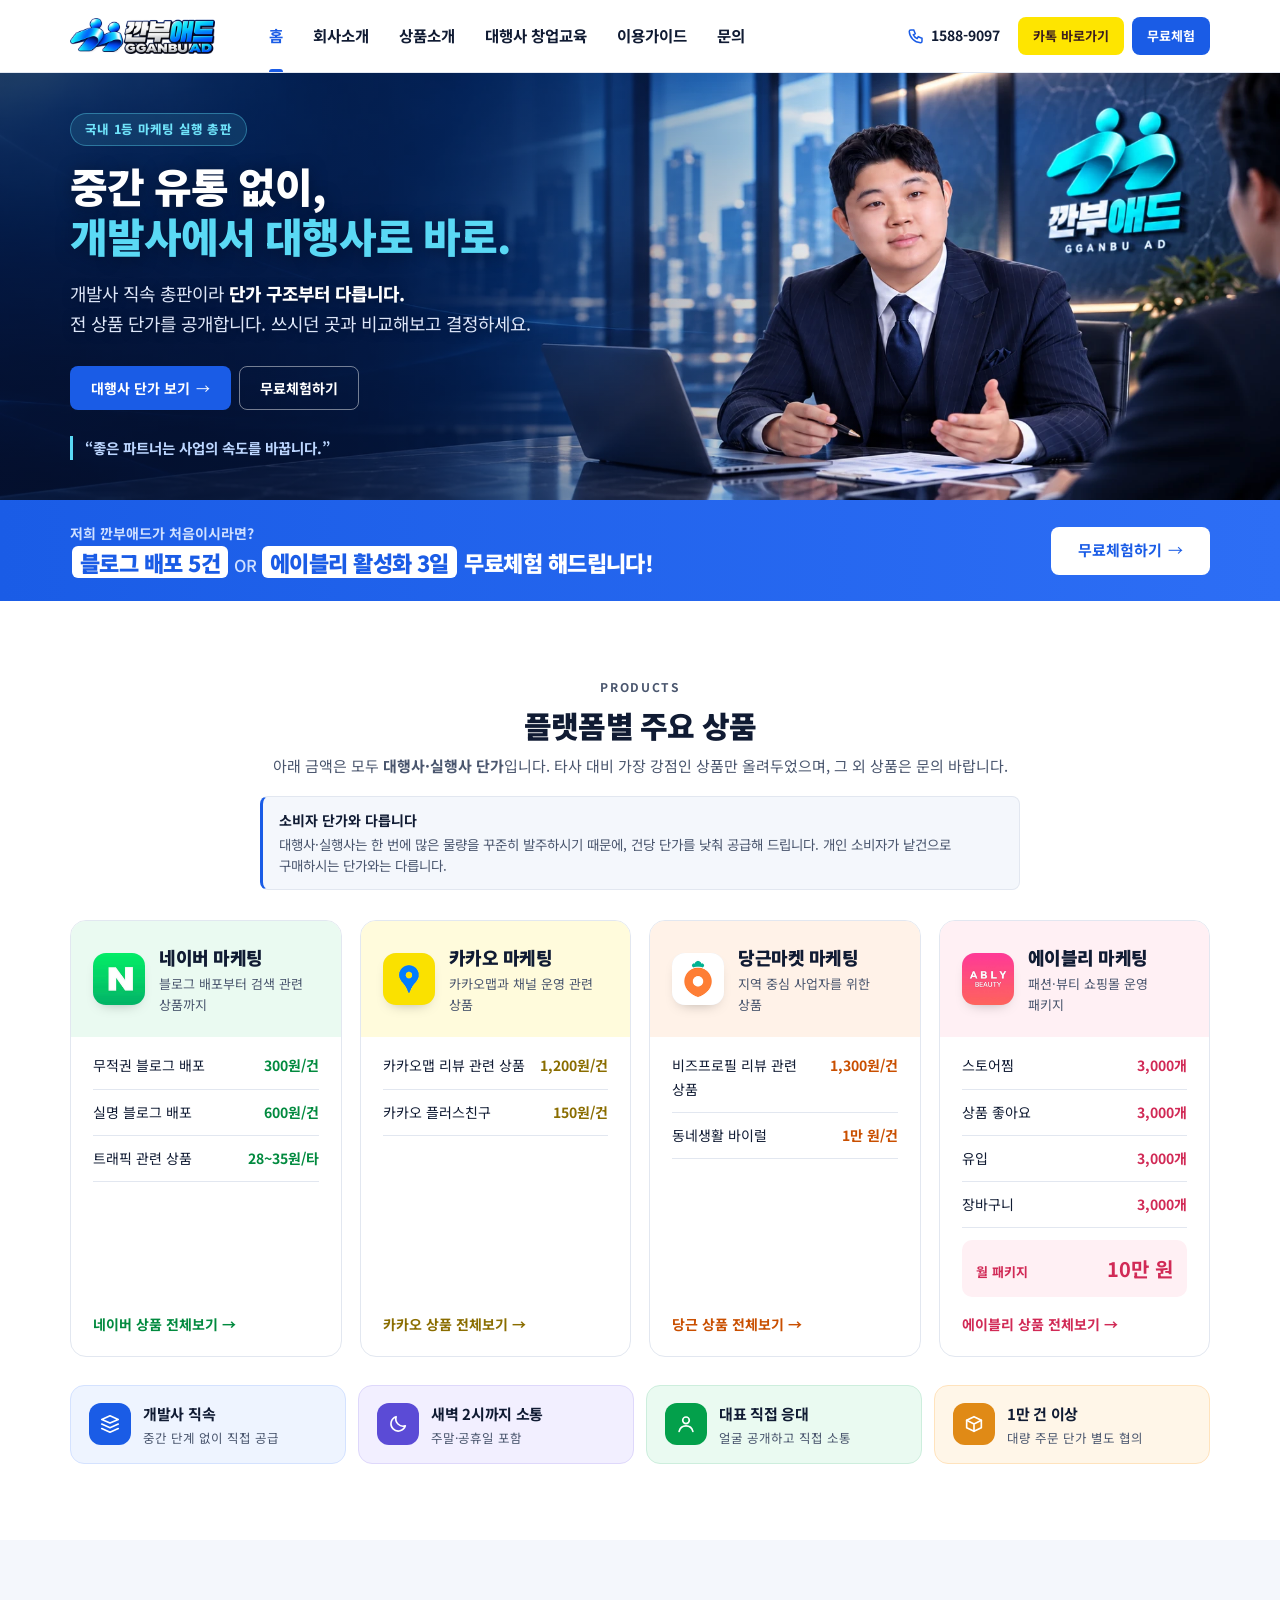
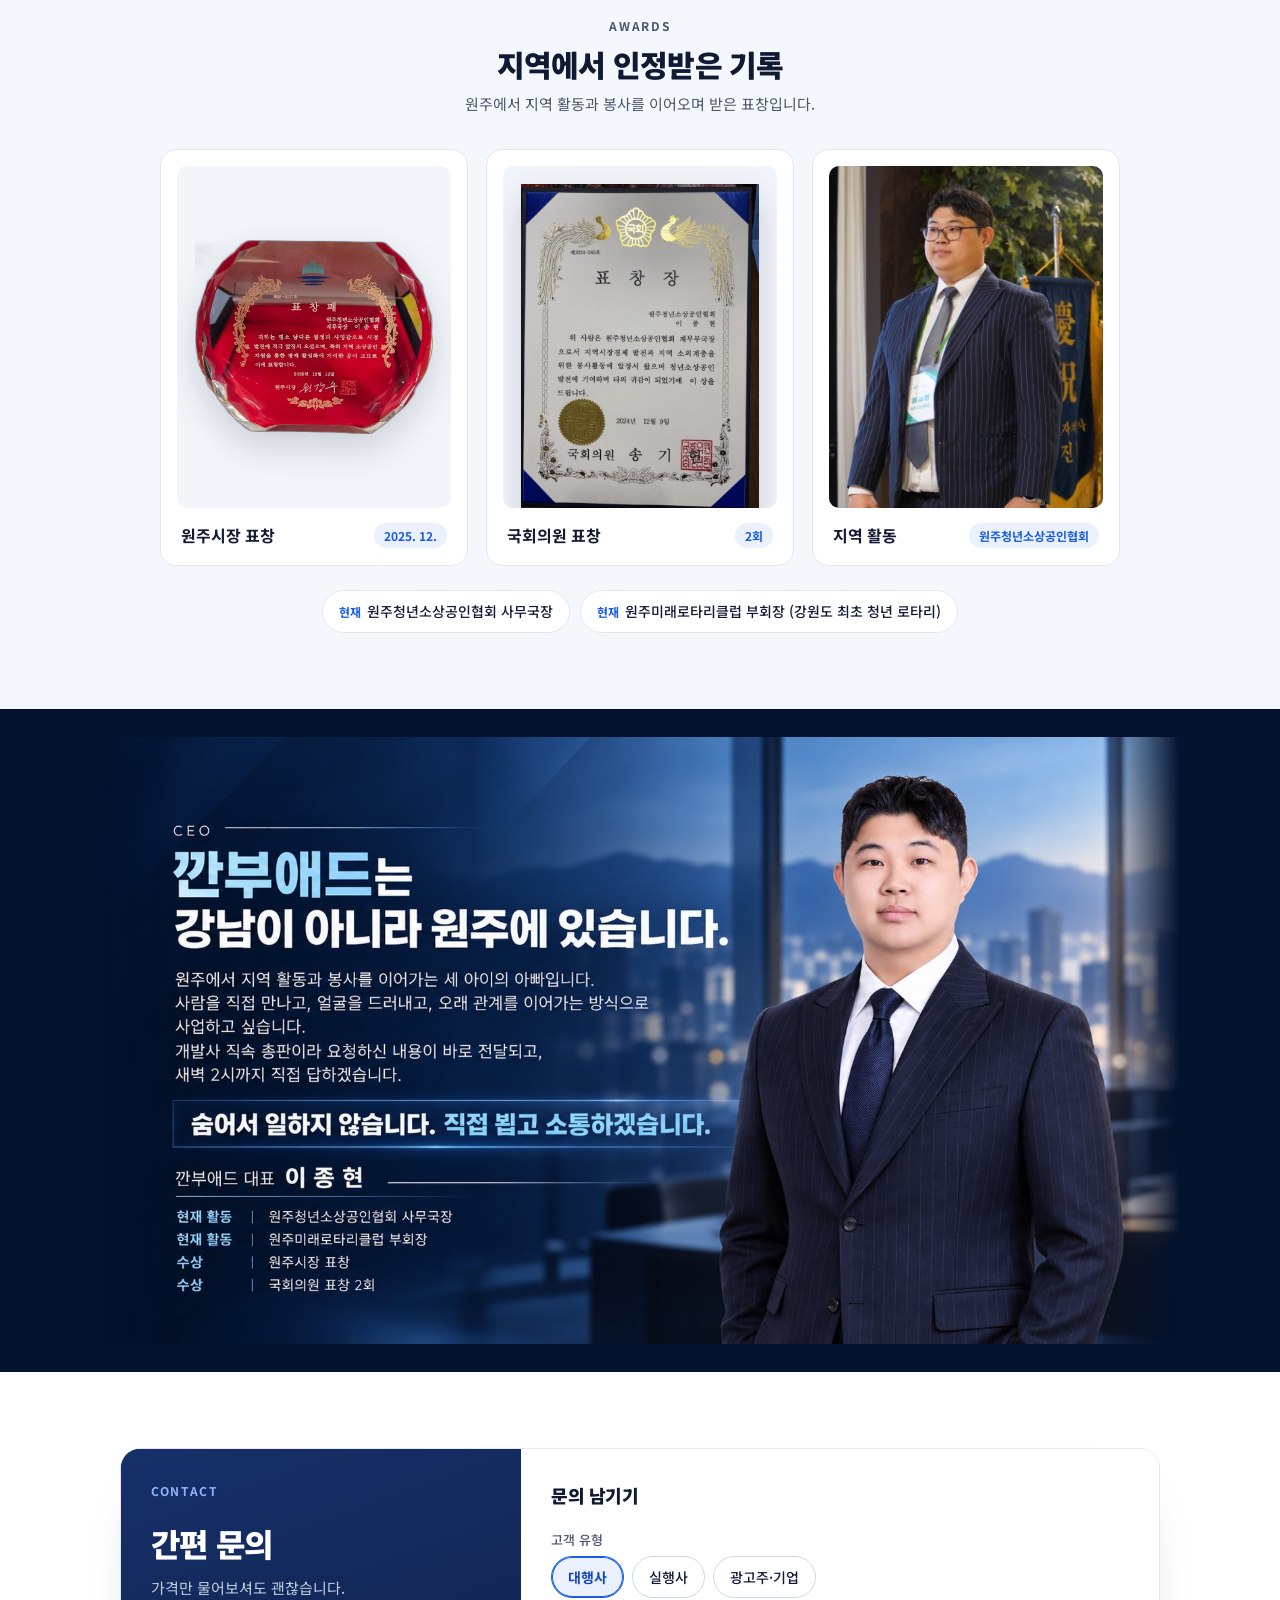
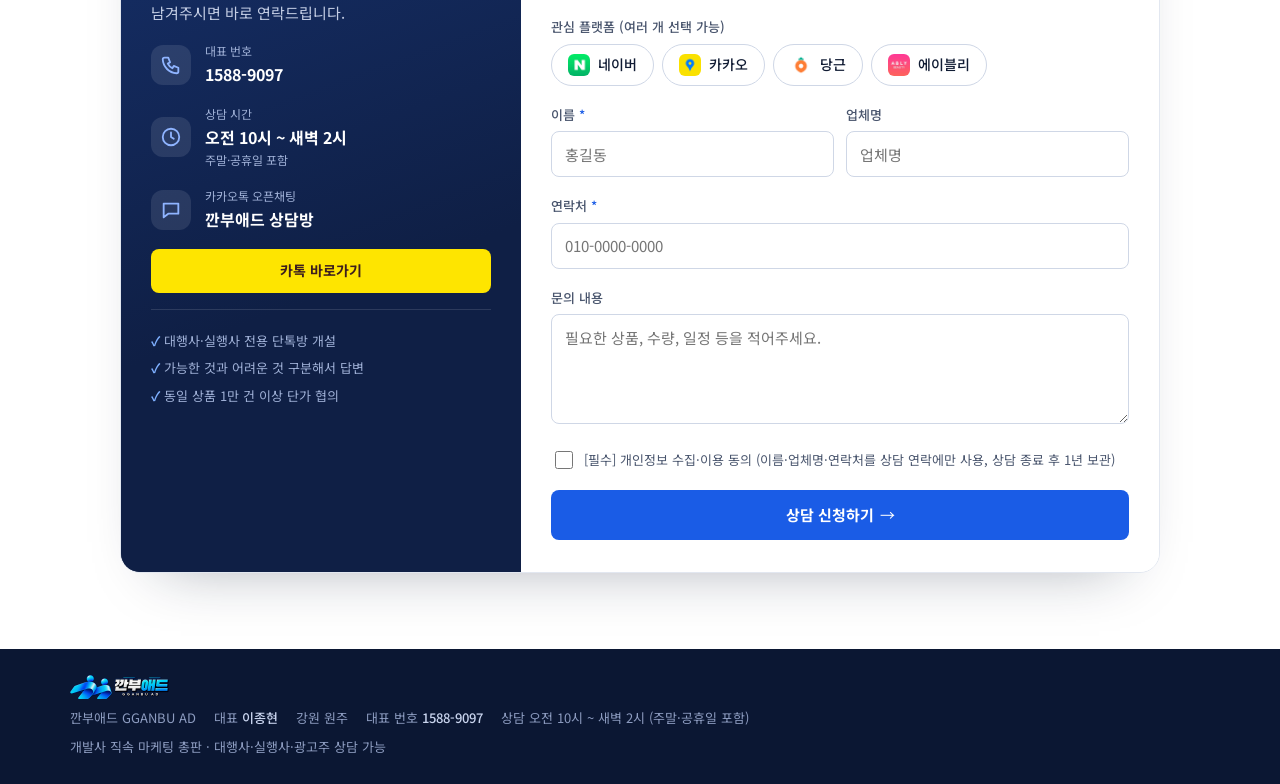
==== commit 9ae19c04: "모바일 가독성 개선과 커리큘럼 이미지 확대 보기 - 모바일 히어로: 사진 바로 아래에서 문구가 시작되도록 간격 축소 - 모바일 대표 소개: 사진을 왼쪽에 띄워 제목이 옆으로 올라오" ====
--- a/index.html
+++ b/index.html
@@ -322,10 +322,10 @@
       <p class="price-why"><b>소비자 단가와 다릅니다</b>대행사·실행사는 한 번에 많은 물량을 꾸준히 발주하시기 때문에, 건당 단가를 낮춰 공급해 드립니다. 개인 소비자가 낱건으로 구매하시는 단가와는 다릅니다.</p>
       <div class="pgrid" id="pgrid"></div>
       <div class="pstrip">
-        <div><b>개발사 직속</b><span>중간 단계 없이 직접 공급</span></div>
-        <div><b>새벽 2시까지 소통</b><span>주말·공휴일 포함</span></div>
-        <div><b>대표 직접 응대</b><span>얼굴 공개하고 직접 소통</span></div>
-        <div><b>1만 건 이상</b><span>대량 주문 단가 별도 협의</span></div>
+        <div class="ps p1"><span class="ps-ico"><svg viewBox="0 0 24 24"><path d="M12 3l9 4-9 4-9-4z"/><path d="M3 12l9 4 9-4"/><path d="M3 17l9 4 9-4"/></svg></span><div class="ps-t"><b>개발사 직속</b><span>중간 단계 없이 직접 공급</span></div></div>
+        <div class="ps p2"><span class="ps-ico"><svg viewBox="0 0 24 24"><path d="M20 14a8 8 0 01-10-10 8 8 0 1010 10z"/></svg></span><div class="ps-t"><b>새벽 2시까지 소통</b><span>주말·공휴일 포함</span></div></div>
+        <div class="ps p3"><span class="ps-ico"><svg viewBox="0 0 24 24"><circle cx="12" cy="8" r="3.6"/><path d="M4.5 20c.9-3.8 3.8-6 7.5-6s6.6 2.2 7.5 6"/></svg></span><div class="ps-t"><b>대표 직접 응대</b><span>얼굴 공개하고 직접 소통</span></div></div>
+        <div class="ps p4"><span class="ps-ico"><svg viewBox="0 0 24 24"><path d="M4 8l8-4 8 4v8l-8 4-8-4z"/><path d="M4 8l8 4 8-4M12 12v8"/></svg></span><div class="ps-t"><b>1만 건 이상</b><span>대량 주문 단가 별도 협의</span></div></div>
       </div>
     </div>
   </section>
@@ -493,7 +493,10 @@
 
   <section class="ax-curri" id="ac-curri">
     <div class="wrap">
-      <img class="ax-curri-img" src="images/curriculum.jpg" alt="8주간의 체계적인 커리큘럼: 1단계 기초교육 3주, 2단계 실무교육 2주, 3단계 실습 및 사업자 만들기 2주, 4단계 사례공유 및 노하우 1주" width="1600" height="900">
+      <button class="ax-curri-zoom" type="button" data-zoom="images/curriculum.jpg">
+        <img class="ax-curri-img" src="images/curriculum.jpg" alt="8주간의 체계적인 커리큘럼: 1단계 기초교육 3주, 2단계 실무교육 2주, 3단계 실습 및 사업자 만들기 2주, 4단계 사례공유 및 노하우 1주" width="1600" height="900">
+        <span class="zoom-tag"><svg viewBox="0 0 24 24"><circle cx="11" cy="11" r="6.5"/><path d="M20 20l-4.6-4.6M11 8.5v5M8.5 11h5"/></svg>크게 보기</span>
+      </button>
       <details class="ax-curri-m"><summary>주차별 자세히 보기</summary>
       <div class="ax-stages">
         <section><header class="g"><small>1단계 · 기초교육</small><b>3주</b></header><ol>
@@ -536,7 +539,12 @@
         <div><dt>교육 후까지 케어</dt><dd>교육이 끝나도 실제 사업까지 케어되는 곳은 국내에 저희 '깐부애드'가 유일합니다.</dd></div>
         <div><dt>진행 방식</dt><dd>교육 전에는 1시간 미팅을 먼저 진행합니다. 인터뷰 후 정말 간절하신 분들, 열정 있으신 분들만 함께합니다.</dd></div>
       </dl>
-      <div class="why50"><b>50명 한정 · 50% 프로모션 진행 이유</b><p>추후 마케팅 연합으로 다른 곳들보다 훨씬 메리트 있는 연합 단가를 받아올 수 있도록 파트너 양성을 목표로 하고 있습니다. 폐쇄적인 마케팅 시장에서 낙오되지 않고, 마케팅 연합으로 1인 사장님들도 더 좋은 단가와 노하우, 업계 동향을 서로 공유할 수 있도록 하기 위함입니다.</p></div>
+      <div class="why50">
+        <span class="why50-badge">50명 한정 · 50% 할인</span>
+        <b>왜 반값에 하나요?</b>
+        <p>저희 목표는 <strong>마케팅 연합</strong>을 만드는 것입니다. 함께할 파트너가 많아질수록, 다른 곳은 받지 못하는 연합 단가를 받아올 수 있습니다.</p>
+        <p>폐쇄적인 마케팅 시장에서 1인 사장님들도 낙오되지 않도록, 더 좋은 단가와 노하우, 업계 동향을 서로 공유하자는 뜻입니다.</p>
+      </div>
     </div>
   </section>
 
@@ -609,7 +617,7 @@
       <div class="why" id="pvWhy"></div>
       <h3 class="h3" id="pvListTitle"></h3>
       <p class="h3-s" id="pvListSub"></p>
-      <p class="more-note">그 외에도 다양한 마케팅 상품이 있습니다. 이곳에는 <b>타사 대비 가장 강점인 상품</b>만 올려두었으며, 그 외 필요한 상품은 <a data-kakao href="#" target="_blank" rel="noopener">문의</a> 바랍니다.</p>
+      <p class="more-note"><b>강점 있는 상품만</b> 추렸습니다. 찾으시는 상품이 없으면 <a data-kakao href="#" target="_blank" rel="noopener">문의</a> 주세요.</p>
       <div class="plist" id="pvList"></div>
       <p class="note" id="pvNote"></p>
       <div id="pvLinks"></div>
@@ -678,6 +686,11 @@
   </div>
 </footer>
 
+<div class="lbox" id="lbox" hidden>
+  <div class="lbox-bar"><button class="lbox-x" type="button" id="lboxX">닫기 ✕</button></div>
+  <div class="lbox-body" id="lboxBody"><img id="lboxImg" alt=""></div>
+  <p class="lbox-hint">이미지를 누르면 확대·축소됩니다</p>
+</div>
 <div class="mdock" id="mdock"><a class="btn btn-kakao" data-kakao href="#" target="_blank" rel="noopener">카톡 바로가기</a><a class="btn btn-line" href="tel:15889097">전화 1588-9097</a></div>
 <div class="dim" id="dim" hidden><div class="modal" id="modal" role="dialog" aria-modal="true" aria-labelledby="mTitle"></div></div>
 <div class="toast" id="toast" hidden></div>
--- a/css/style.css
+++ b/css/style.css
@@ -145,12 +145,18 @@
 .pcard .more{margin-top:auto;padding-top:16px;font-size:14px;font-weight:700;color:var(--cd)}
 .pcard .more::after{content:" →"}
 .c-naver{--cbg:var(--naver-bg);--cd:var(--naver-dk)}.c-kakao{--cbg:var(--kakao-bg);--cd:#8a6d00}.c-daangn{--cbg:var(--daangn-bg);--cd:var(--daangn-dk)}.c-ably{--cbg:var(--ably-bg);--cd:var(--ably-dk)}
-.pstrip{margin-top:28px;display:grid;grid-template-columns:repeat(4,1fr);border:1px solid var(--line);border-radius:14px;background:var(--soft)}
-.pstrip div{padding:18px 20px;display:grid;gap:2px}
-.pstrip div+div{border-left:1px solid var(--line)}
-.pstrip b{font-size:15px}
-.pstrip span{font-size:13px;color:var(--sub)}
-@media(max-width:820px){.pstrip{grid-template-columns:1fr 1fr}.pstrip div:nth-child(3){border-left:0}.pstrip div:nth-child(n+3){border-top:1px solid var(--line)}.pstrip div{padding:14px 16px}}
+.pstrip{margin-top:28px;display:grid;grid-template-columns:repeat(4,1fr);gap:12px}
+.ps{display:flex;align-items:center;gap:12px;padding:16px 18px;border-radius:14px;border:1px solid var(--line);background:#fff}
+.ps-ico{flex:none;width:42px;height:42px;border-radius:12px;display:grid;place-items:center}
+.ps-ico svg{width:22px;height:22px;fill:none;stroke:currentColor;stroke-width:1.8;stroke-linecap:round;stroke-linejoin:round}
+.ps-t{display:grid;gap:2px;min-width:0}
+.ps b{font-size:15px;letter-spacing:-.02em}
+.ps span{font-size:12.5px;color:var(--sub);line-height:1.45}
+.ps.p1{background:#eef4ff;border-color:#d4e2ff}.ps.p1 .ps-ico{background:var(--blue);color:#fff}
+.ps.p2{background:#f2efff;border-color:#ded8fb}.ps.p2 .ps-ico{background:#5b4bd6;color:#fff}
+.ps.p3{background:#eafaf1;border-color:#cdeedd}.ps.p3 .ps-ico{background:#03a04b;color:#fff}
+.ps.p4{background:#fff6e8;border-color:#ffe3bd}.ps.p4 .ps-ico{background:#e08a16;color:#fff}
+@media(max-width:820px){.pstrip{grid-template-columns:1fr 1fr;gap:8px}.ps{padding:12px;gap:9px;border-radius:12px}.ps-ico{width:34px;height:34px;border-radius:10px}.ps-ico svg{width:18px;height:18px}.ps b{font-size:13px}.ps span{font-size:11px}}
 
 /* 표창 */
 .awards{background:var(--soft)}
@@ -649,7 +655,6 @@
   .pgrid::-webkit-scrollbar{display:none}
   .pcard{flex:0 0 78%;scroll-snap-align:start}
   .pcard:hover{transform:none}
-  .pstrip{grid-template-columns:1fr 1fr}
   .aw-grid{grid-template-columns:repeat(3,minmax(0,1fr));gap:8px}
   .aw-grid figure:first-child{grid-column:auto}
   .aw-grid figure:first-child .aw-ph{aspect-ratio:4/5}
@@ -715,7 +720,6 @@
 .hero h1{font-size:clamp(28px,3.2vw,44px)}
 .trial .wrap{padding-block:22px}
 .trial h2{font-size:clamp(17px,1.9vw,22px)}
-.pstrip div{padding:14px 18px}
 .aw-grid{max-width:960px;margin:0 auto;gap:18px}
 .act{margin-top:24px}
 /* 이미지 배너: 가운데 고정 폭 + 배경은 끝까지 */
@@ -772,7 +776,7 @@
   .pcard .bd{padding:2px 16px 14px}
   .pcard .r{padding:8px 0;font-size:13px}
   .pcard .more{padding-top:10px;font-size:13px}
-  .pstrip{margin-top:16px}.pstrip div{padding:10px 12px}.pstrip b{font-size:13.5px}.pstrip span{font-size:11.5px}
+  .pstrip{margin-top:16px}
   .ceo-sec h2{font-size:22px}.ceo-say{font-size:13.5px;margin-top:14px}.hist{margin-top:20px}.hist li{padding:10px 12px}
   .ceo-ph{max-width:220px}.ceo-sec .wrap{gap:24px}
   .contact .box{border-radius:14px}
@@ -805,3 +809,55 @@
 
 /* 모바일: 히어로 글상자는 이미지 아래에 붙여서 (위 .hero .wrap 높이 지정 무효화) */
 @media(max-width:820px){.hero .wrap{min-height:0}}
+
+/* ===== 추가 조정 ===== */
+
+/* 1. 모바일 히어로: 사진 바로 아래에서 글이 시작되도록 */
+@media(max-width:820px){
+  .hero .wrap{margin-top:-26px;padding-block:0 26px}
+}
+
+/* 2. 모바일 대표 소개: 사진 옆으로 제목이 올라오게 */
+@media(max-width:820px){
+  .ceo-sec .wrap{display:block}
+  .ceo-ph{float:left;width:128px;max-width:128px;margin:0 16px 8px 0}
+  .ceo-ph img{border-radius:12px}
+  .ceo-ph figcaption{display:none}
+  .ceo-sec h2{font-size:21px;line-height:1.34;margin-top:8px}
+  .ceo-say{clear:left;margin-top:18px}
+}
+
+/* 4. 상품 목록 설명글은 모바일에서 더 짧게 */
+@media(max-width:600px){
+  .h3-s{margin:6px 0 10px;font-size:12.5px}
+  .more-note{margin:0 0 14px;font-size:12.5px}
+}
+
+/* 5. 모바일 플랫폼 탭: 네 개가 한 화면에 */
+@media(max-width:600px){
+  .ptabs{gap:6px;padding-block:18px 16px;overflow-x:visible}
+  .ptab{flex:1 1 0;min-width:0;justify-content:center;white-space:nowrap;height:40px;padding:0 6px;gap:5px;font-size:12px;letter-spacing:-.03em}
+  .ptab .mk{width:18px;height:18px;border-radius:5px}
+}
+
+/* 6. 커리큘럼 이미지 크게 보기 */
+.ax-curri-zoom{display:block;width:100%;padding:0;border:0;background:none;position:relative;cursor:zoom-in}
+.zoom-tag{position:absolute;right:14px;bottom:14px;display:inline-flex;align-items:center;gap:6px;height:34px;padding:0 14px;border-radius:999px;background:rgba(8,20,48,.78);color:#fff;font-size:12.5px;font-weight:700;pointer-events:none}
+.zoom-tag svg{width:15px;height:15px;fill:none;stroke:currentColor;stroke-width:1.8;stroke-linecap:round}
+@media(max-width:760px){.zoom-tag{right:10px;bottom:10px;height:30px;font-size:12px;padding:0 11px}}
+.lbox{position:fixed;inset:0;z-index:90;background:#05101f;display:flex;flex-direction:column}
+.lbox-bar{flex:none;display:flex;justify-content:flex-end;padding:12px max(12px,env(safe-area-inset-right,0px)) 8px}
+.lbox-x{height:40px;padding:0 16px;border-radius:999px;border:1px solid rgba(255,255,255,.35);background:rgba(255,255,255,.12);color:#fff;font-size:14px;font-weight:700}
+.lbox-body{flex:1;min-height:0;display:grid;place-items:center;overflow:auto;padding:0 12px}
+.lbox-body img{max-width:100%;max-height:100%;width:auto;height:auto;border-radius:8px;cursor:zoom-in;display:block}
+.lbox.zoom .lbox-body{place-items:start center}
+.lbox.zoom .lbox-body img{max-width:none;max-height:none;width:min(2400px,260vw);border-radius:0;cursor:zoom-out}
+.lbox-hint{flex:none;text-align:center;color:#9fb0d6;font-size:12.5px;padding:10px 12px max(12px,env(safe-area-inset-bottom,0px))}
+body.lbox-on{overflow:hidden}
+
+/* 7. 프로모션 카드 강조 */
+.why50{margin-top:16px;border:1px solid #d6ad5a;border-radius:14px;padding:16px;background:linear-gradient(160deg,#102455,#081430);box-shadow:0 16px 32px -20px rgba(214,173,90,.7)}
+.why50-badge{display:inline-block;background:#d6ad5a;color:#1a1408;font-weight:900;font-size:11.5px;border-radius:999px;padding:3px 11px;letter-spacing:-.02em}
+.why50 b{display:block;margin-top:10px;font-size:17px;font-weight:900;color:#fff}
+.why50 p{margin-top:8px;font-size:13px;line-height:1.6;color:#c6d2ea}
+.why50 strong{color:#e3bd6d}
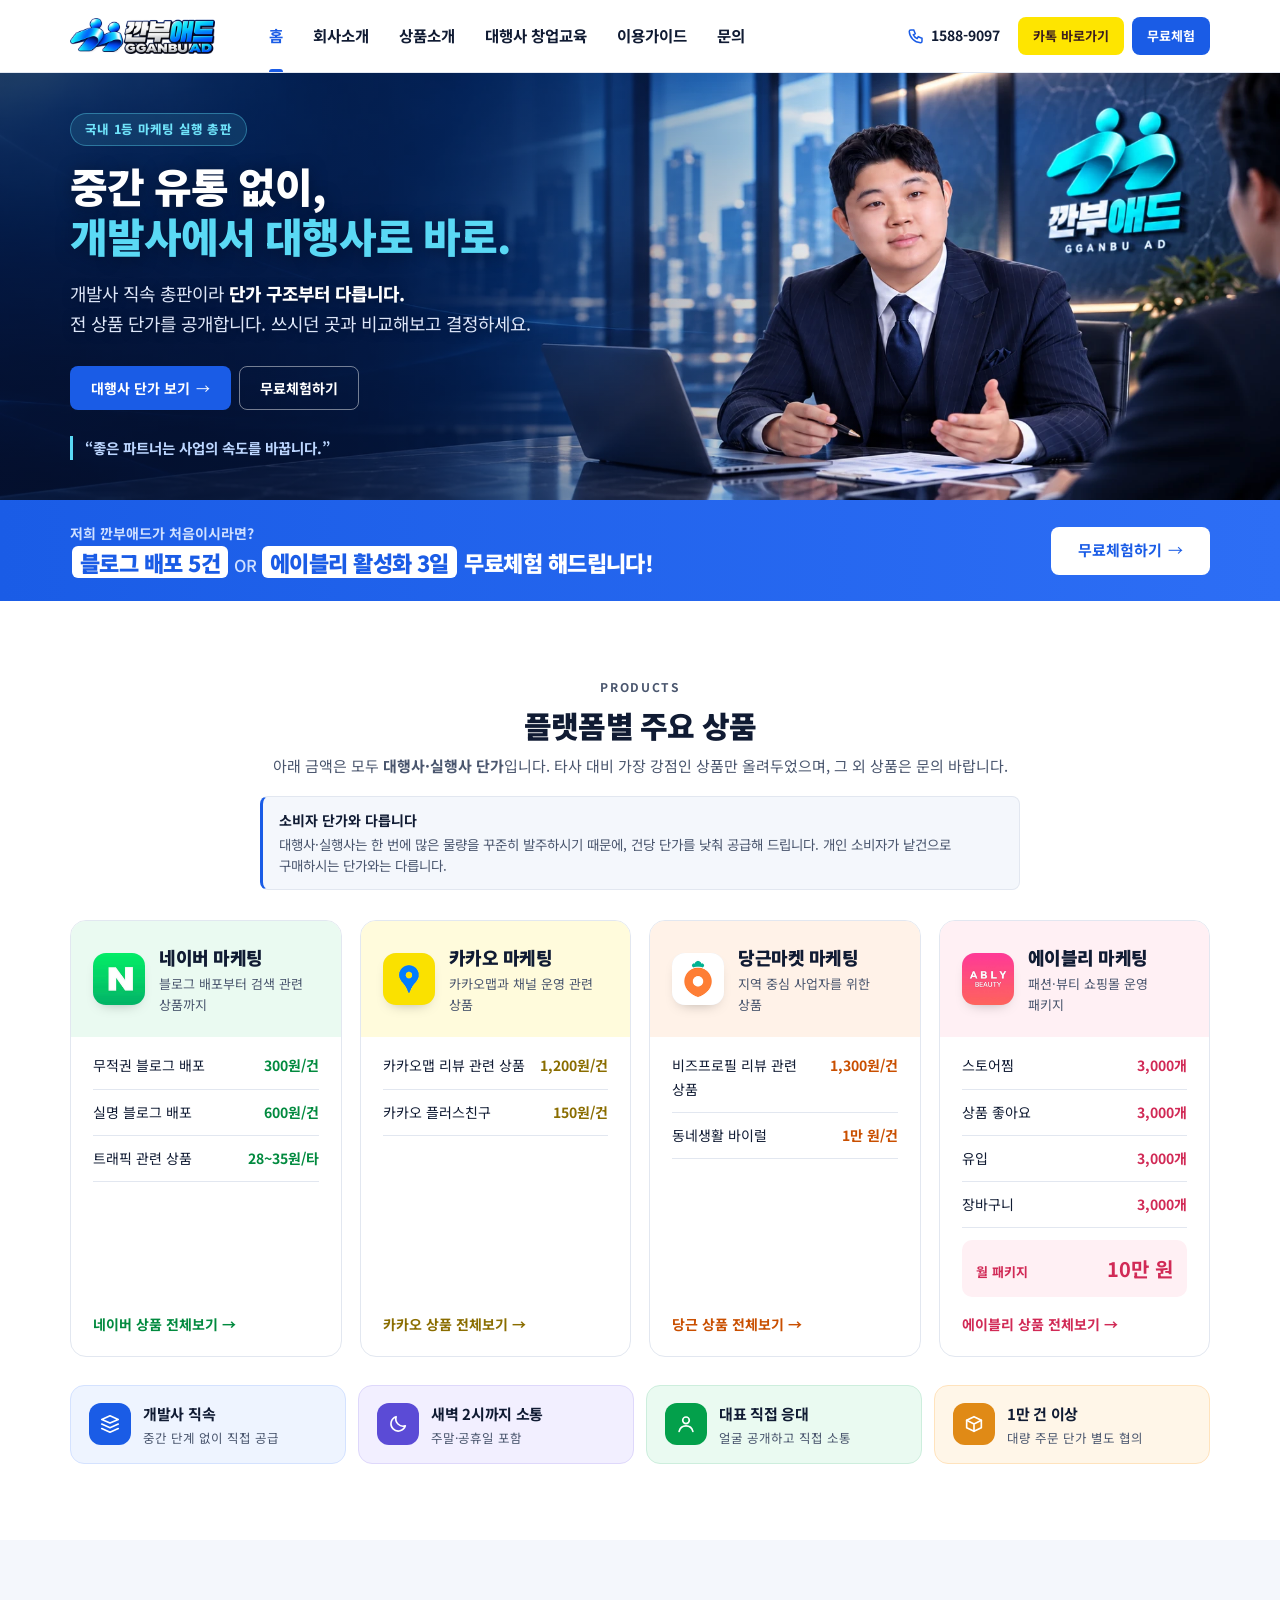
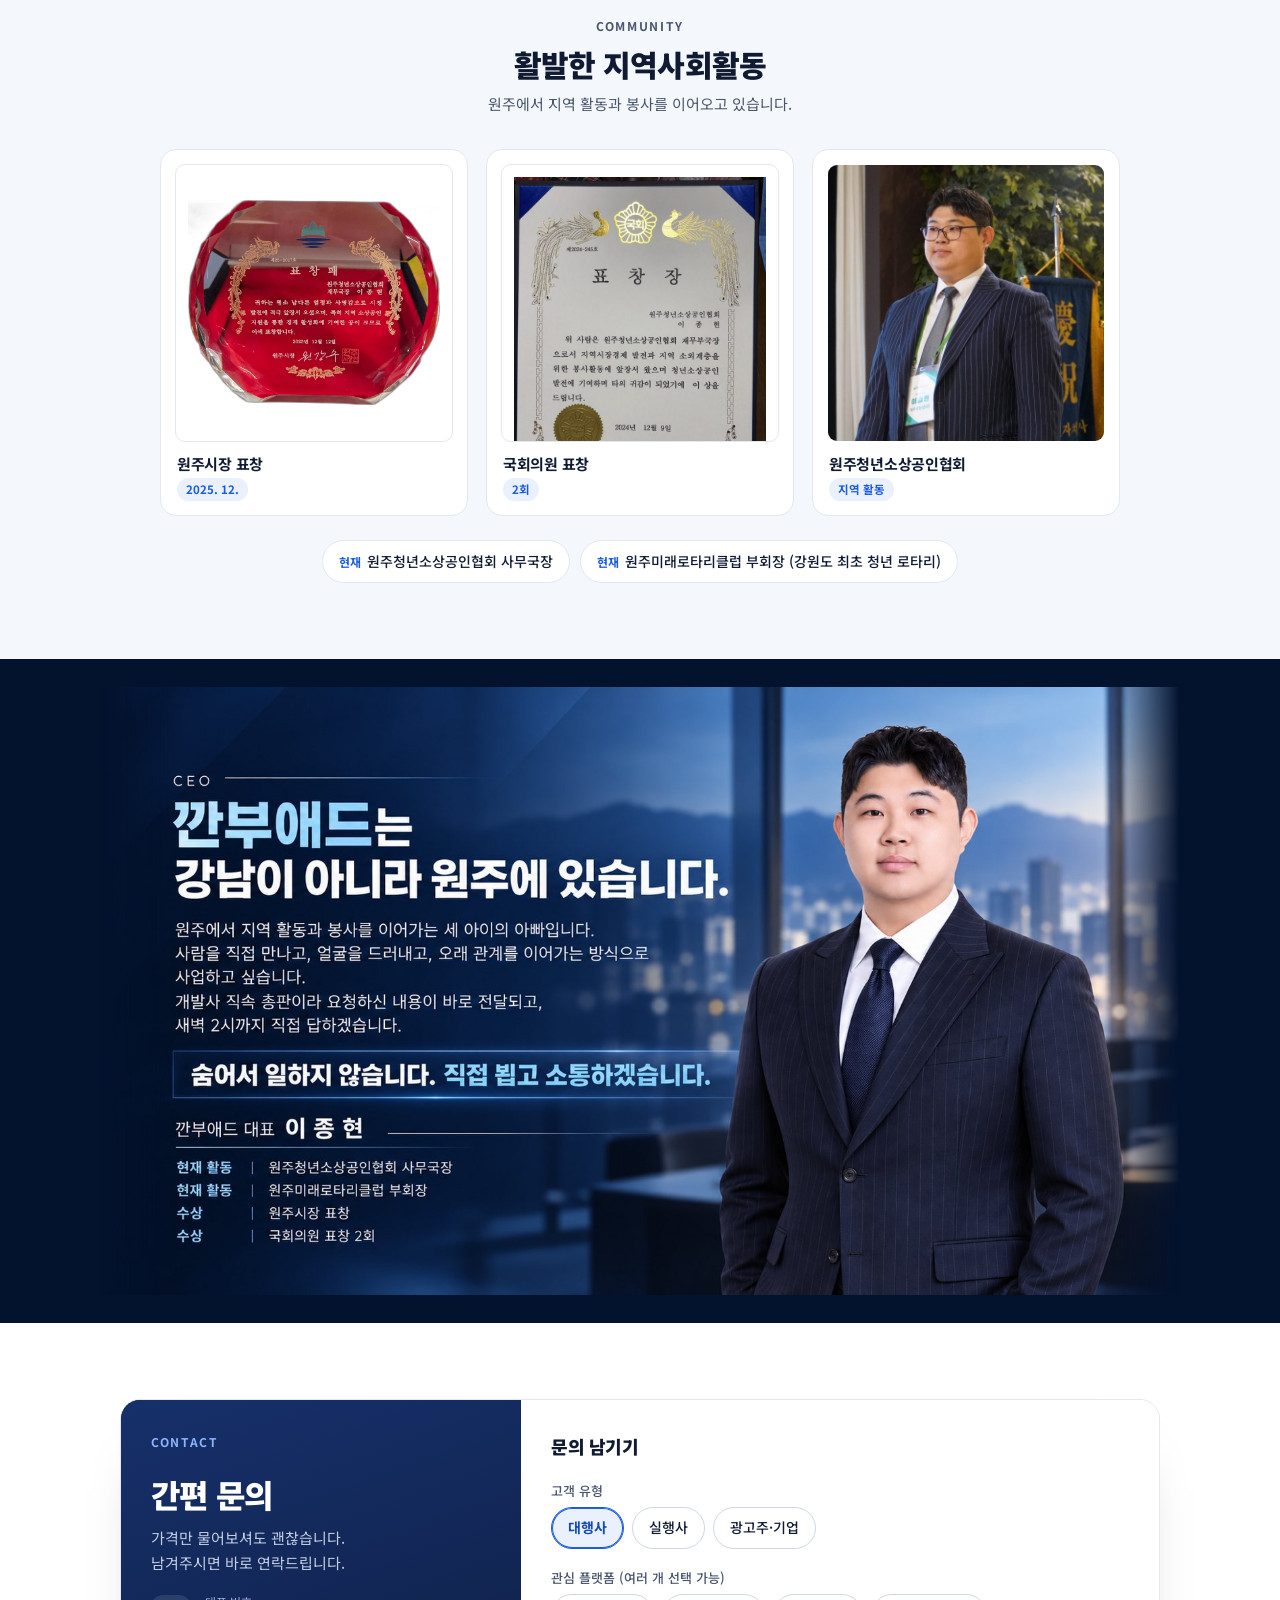
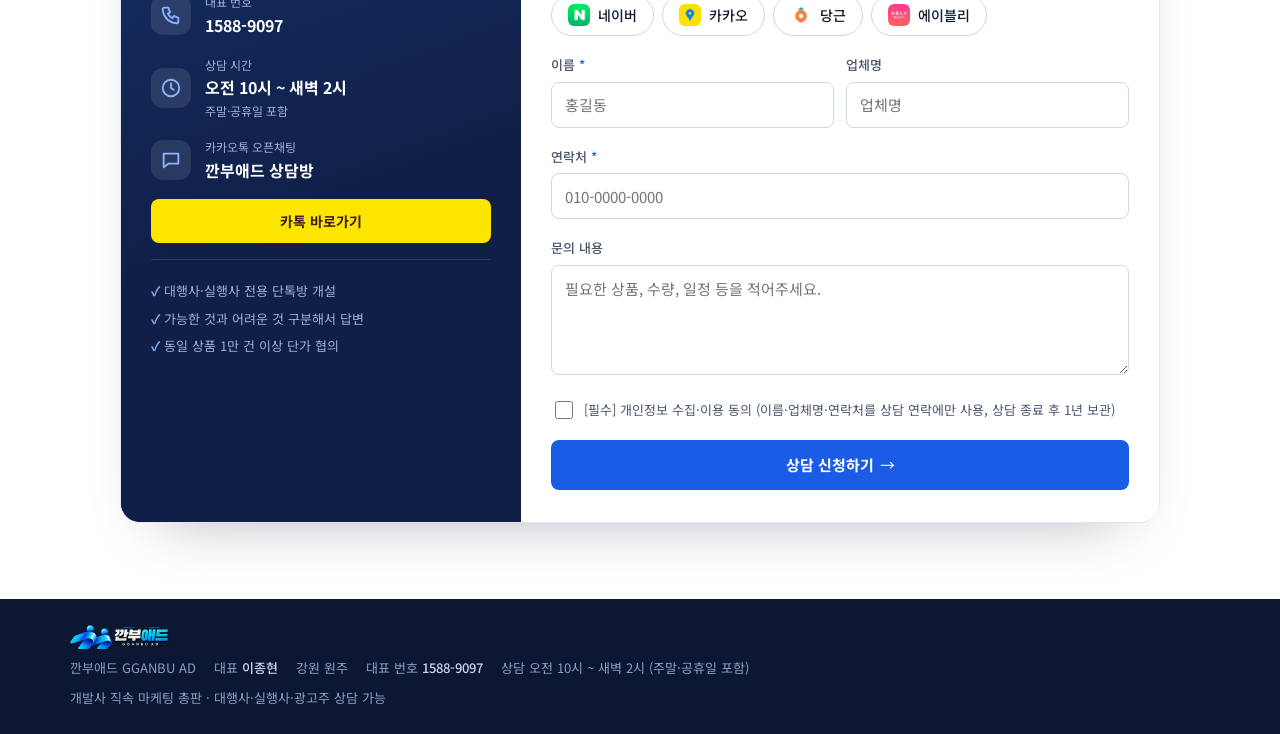
==== commit b68a370c: "모바일 플랫폼 로고 복구와 지역사회활동 섹션 정리 - 모바일 문의 폼에서 플랫폼 로고가 사라지던 문제 수정   (.pill span 규칙이 자식인 .mk 에도 좌우 13px 패딩을" ====
--- a/index.html
+++ b/index.html
@@ -332,11 +332,11 @@
 
   <section class="sec awards" id="about">
     <div class="wrap">
-      <div class="sec-head c"><p class="eyebrow">AWARDS</p><h2>지역에서 인정받은 기록</h2><p>원주에서 지역 활동과 봉사를 이어오며 받은 표창입니다.</p></div>
+      <div class="sec-head c"><p class="eyebrow">COMMUNITY</p><h2>활발한 지역사회활동</h2><p>원주에서 지역 활동과 봉사를 이어오고 있습니다.</p></div>
       <div class="aw-grid">
         <figure><div class="aw-ph"><img src="images/award-wonju.webp" alt="원주시장 표창패" width="800" height="650"></div><figcaption><b>원주시장 표창</b><small>2025. 12.</small></figcaption></figure>
         <figure><div class="aw-ph"><img src="images/award-assembly.jpg" alt="국회의원 표창장" width="638" height="900"></div><figcaption><b>국회의원 표창</b><small>2회</small></figcaption></figure>
-        <figure><div class="aw-ph photo"><img src="images/activity.jpg" alt="원주청년소상공인협회 행사에 참석한 이종현 대표" width="576" height="800"></div><figcaption><b>지역 활동</b><small>원주청년소상공인협회</small></figcaption></figure>
+        <figure><div class="aw-ph photo"><img src="images/activity.jpg" alt="원주청년소상공인협회 행사에 참석한 이종현 대표" width="576" height="800"></div><figcaption><b>원주청년소상공인협회</b><small>지역 활동</small></figcaption></figure>
       </div>
       <div class="act"><span><b>현재</b>원주청년소상공인협회 사무국장</span><span><b>현재</b>원주미래로타리클럽 부회장 (강원도 최초 청년 로타리)</span></div>
     </div>
--- a/css/style.css
+++ b/css/style.css
@@ -56,7 +56,7 @@
 .okbox{text-align:center;padding:16px 4px;display:grid;gap:10px;justify-items:center}
 .okbox .no{font-size:28px;font-weight:900;color:var(--blue)}
 .pay{background:var(--soft);border-radius:8px;padding:12px;font-size:13px;color:var(--sub);text-align:left;width:100%}
-.mk{width:20px;height:20px;border-radius:5px;flex:none;display:inline-grid;place-items:center;overflow:hidden;background:var(--line)}
+.mk{width:20px;height:20px;border-radius:5px;flex:none;display:inline-block;overflow:hidden;background:var(--line)}
 .mk img{width:100%;height:100%;object-fit:cover;display:block}
 @media(max-width:720px){.sec{padding-block:64px}.sec-head{margin-bottom:28px}}
 @media(max-width:600px){body{font-size:14px}.btn{height:42px;padding:0 16px}}
@@ -222,7 +222,7 @@
 .pill>span .mk{width:22px;height:22px;border-radius:6px}
 .pill input:checked+span{border-color:var(--blue);background:var(--soft2);color:var(--blue-dk);font-weight:700;box-shadow:inset 0 0 0 1px var(--blue)}
 .pill input:focus-visible+span{outline:2px solid var(--blue);outline-offset:2px}
-@media(max-width:600px){.c-left,.c-form{padding:28px 20px}.c-item b{font-size:16px}.pill span{height:38px;padding:0 13px;font-size:13px}}
+@media(max-width:600px){.c-left,.c-form{padding:28px 20px}.c-item b{font-size:16px}.pill>span{height:38px;padding:0 13px;font-size:13px}}
 
 /* 푸터 */
 .ft{background:var(--navy2);color:#8d9cc0;font-size:13px}
@@ -861,3 +861,40 @@
 .why50 b{display:block;margin-top:10px;font-size:17px;font-weight:900;color:#fff}
 .why50 p{margin-top:8px;font-size:13px;line-height:1.6;color:#c6d2ea}
 .why50 strong{color:#e3bd6d}
+
+/* ===== 모바일 정리 ===== */
+
+/* 2. 강점 4칸: 모바일에서는 제목만 한 줄로 */
+@media(max-width:600px){
+  .pstrip{margin-top:14px;gap:6px}
+  .ps{padding:10px 11px;gap:8px;border-radius:10px}
+  .ps-ico{width:28px;height:28px;border-radius:8px}
+  .ps-ico svg{width:16px;height:16px}
+  .ps b{font-size:12.5px;line-height:1.3}
+  .ps span{display:none}
+}
+
+/* 3. 단가 안내 카드는 모바일에서 숨김 (같은 내용이 이용가이드 FAQ에 있음) */
+@media(max-width:600px){.price-why{display:none}}
+
+/* 4. 지역사회활동: 사진 틀과 설명을 같은 모양으로 */
+.aw-grid figure{padding:14px;gap:12px}
+.aw-ph{aspect-ratio:1/1;background:#fff;border:1px solid var(--line);border-radius:10px;padding:12px}
+.aw-ph img{filter:none}
+.aw-ph.photo{padding:0;border-color:transparent}
+.aw-ph.photo img{object-position:50% 18%}
+.aw-grid figcaption{flex-direction:column;align-items:flex-start;gap:5px;padding:0 2px;min-height:46px;justify-content:flex-start}
+.aw-grid figcaption b{font-size:15px;line-height:1.3;letter-spacing:-.02em}
+.aw-grid figcaption small{font-size:11.5px;padding:2px 9px}
+@media(max-width:820px){
+  .aw-grid figure:first-child{grid-column:auto}
+  .aw-grid figure:first-child .aw-ph{aspect-ratio:1/1}
+}
+@media(max-width:600px){
+  .aw-grid{gap:8px}
+  .aw-grid figure{padding:8px;gap:8px;border-radius:12px}
+  .aw-ph{padding:7px;border-radius:8px}
+  .aw-grid figcaption{min-height:40px;gap:3px}
+  .aw-grid figcaption b{font-size:12px}
+  .aw-grid figcaption small{font-size:10px;padding:1px 7px}
+}
